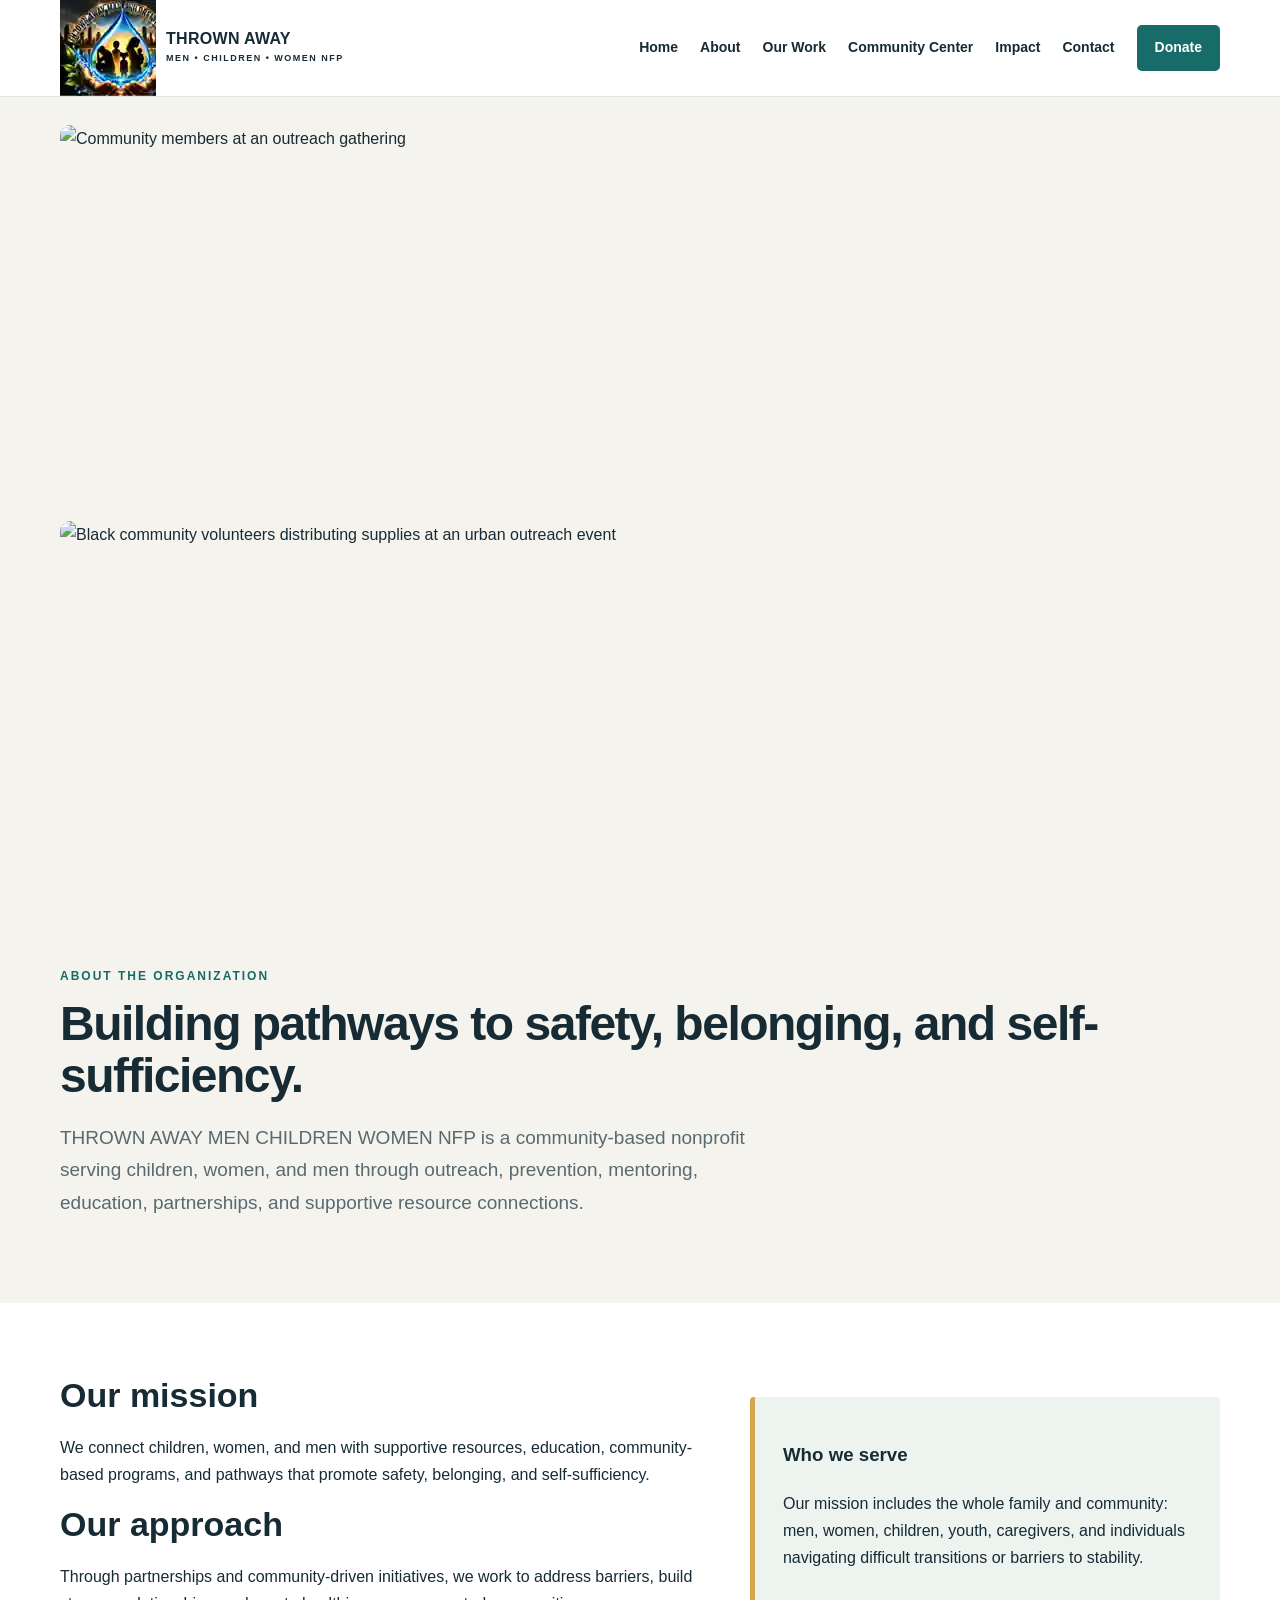
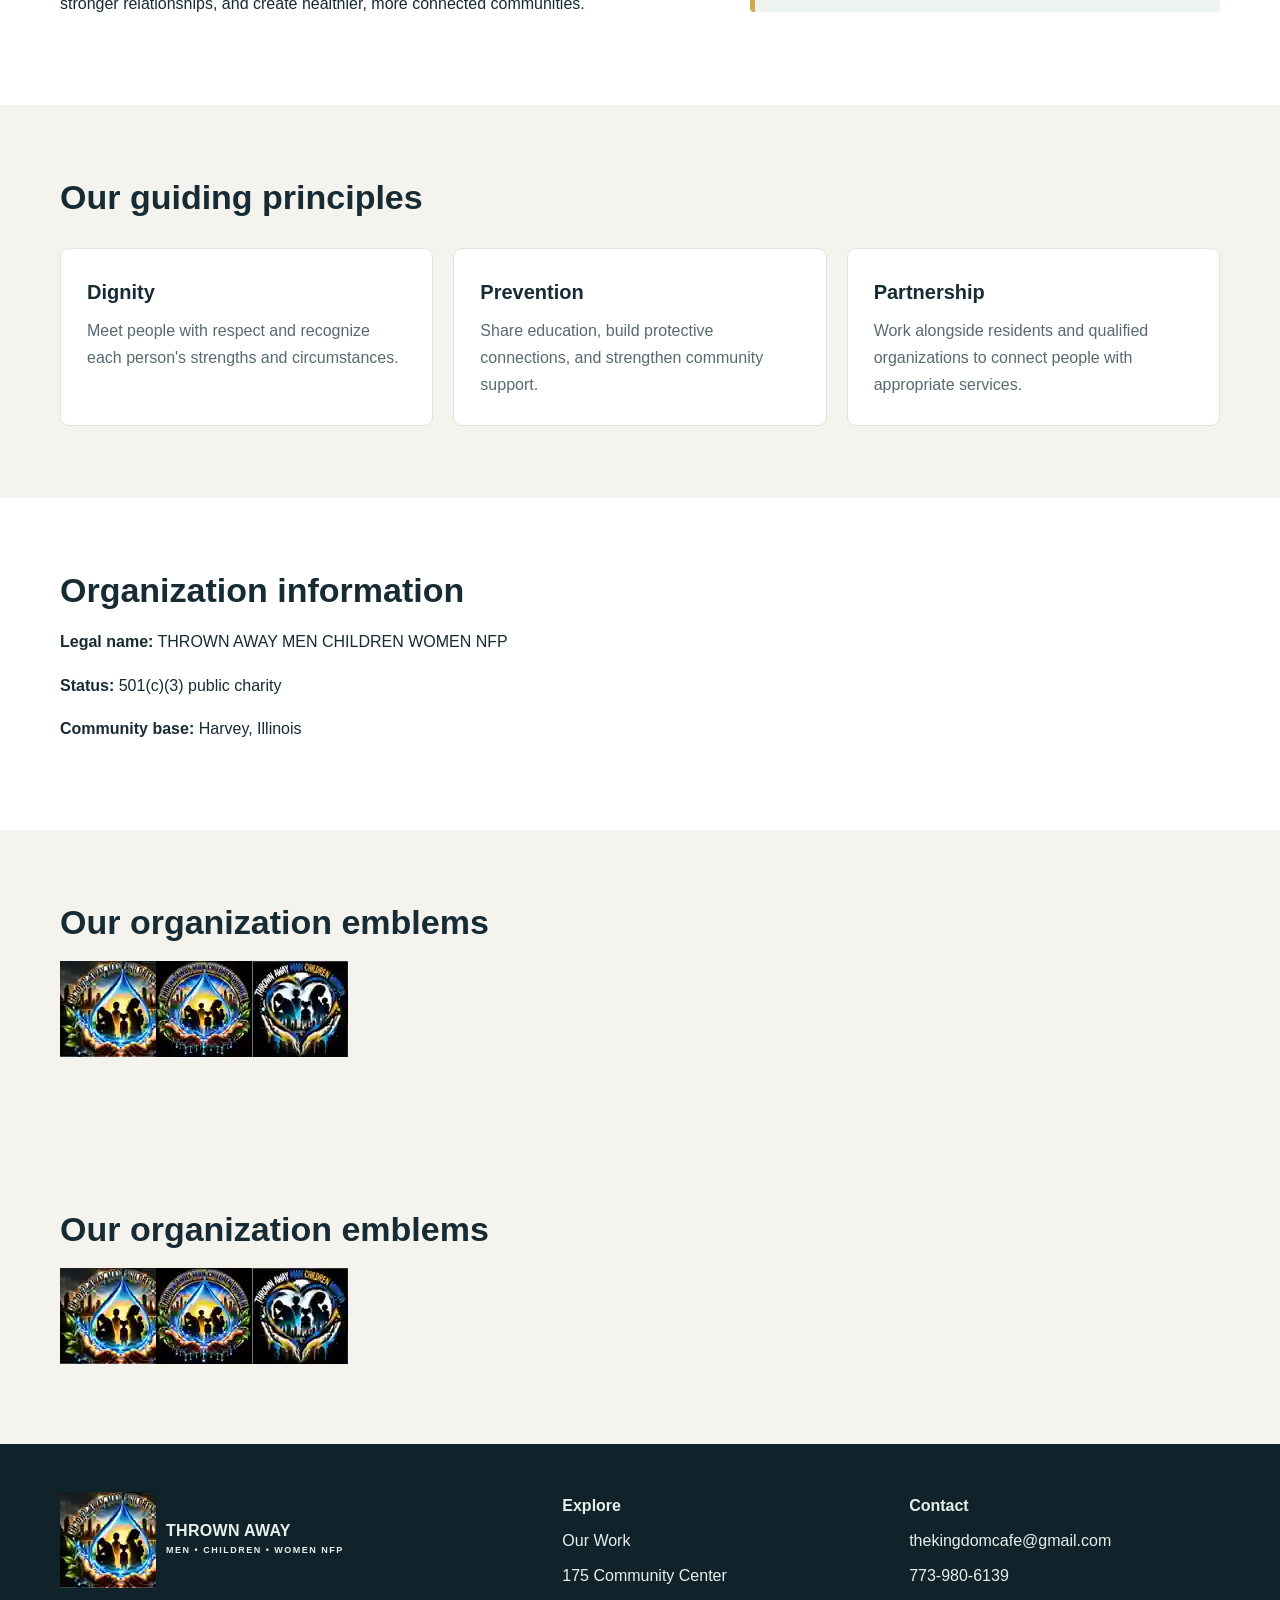
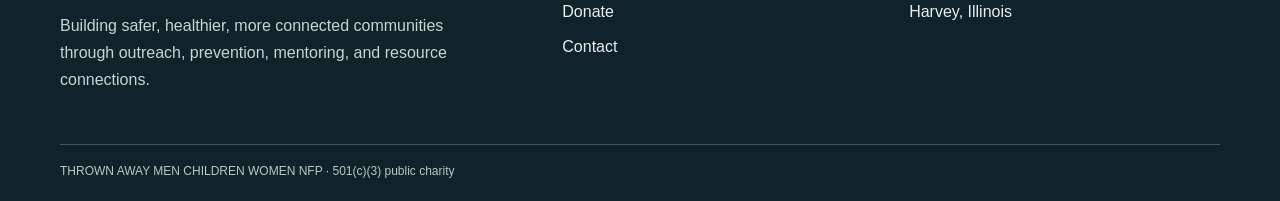
==== about.html @ def4ede7 "Display official nonprofit logo throughout website" ====
<!doctype html><html lang="en"><head><meta charset="utf-8"><meta name="viewport" content="width=device-width,initial-scale=1"><meta name="description" content="Learn about THROWN AWAY MEN CHILDREN WOMEN NFP, a Harvey Illinois 501(c)(3) nonprofit focused on community well-being."><title>About Us | THROWN AWAY MEN CHILDREN WOMEN NFP</title><link rel="stylesheet" href="styles.css"></head><body><header class="header"><div class="wrap nav"><a class="brand" href="index.html"><img class="mark-img" src="assets/tamcw-logo-droplet.webp" alt="THROWN AWAY MEN CHILDREN WOMEN NFP logo"><span>THROWN AWAY<br><small>MEN • CHILDREN • WOMEN NFP</small></span></a><button class="menu" aria-label="Open navigation" onclick="document.querySelector('.links').classList.toggle('open')">Menu</button><nav class="links"><a href="index.html">Home</a><a href="about.html">About</a><a href="programs.html">Our Work</a><a href="community-center.html">Community Center</a><a href="impact.html">Impact</a><a href="contact.html">Contact</a><a class="nav-donate" href="donate.html">Donate</a></nav></div></header><main><section class="photo-strip"><div class="wrap"><img src="https://www.stlouis-mo.gov/government/departments/public-safety/violence-prevention/media/images/JVL-Kickback-7.jpg" alt="Community members at an outreach gathering" loading="lazy"></div></section><section class="photo-strip"><div class="wrap"><img src="https://basketsagainstcaskets.org/assets/outreach-event-CCL1XEE0.jpg" alt="Black community volunteers distributing supplies at an urban outreach event" loading="lazy"></div></section>
<section class="pagehead"><div class="wrap"><p class="eyebrow">About the organization</p><h1>Building pathways to safety, belonging, and self-sufficiency.</h1><p class="lead">THROWN AWAY MEN CHILDREN WOMEN NFP is a community-based nonprofit serving children, women, and men through outreach, prevention, mentoring, education, partnerships, and supportive resource connections.</p></div></section>
<section class="section"><div class="wrap two"><div><h2>Our mission</h2><p>We connect children, women, and men with supportive resources, education, community-based programs, and pathways that promote safety, belonging, and self-sufficiency.</p><h2>Our approach</h2><p>Through partnerships and community-driven initiatives, we work to address barriers, build stronger relationships, and create healthier, more connected communities.</p></div><aside class="callout"><h3>Who we serve</h3><p>Our mission includes the whole family and community: men, women, children, youth, caregivers, and individuals navigating difficult transitions or barriers to stability.</p></aside></div></section>
<section class="section cream"><div class="wrap"><h2>Our guiding principles</h2><div class="cards"><article class="card"><h3>Dignity</h3><p>Meet people with respect and recognize each person's strengths and circumstances.</p></article><article class="card"><h3>Prevention</h3><p>Share education, build protective connections, and strengthen community support.</p></article><article class="card"><h3>Partnership</h3><p>Work alongside residents and qualified organizations to connect people with appropriate services.</p></article></div></div></section>
<section class="section"><div class="wrap"><h2>Organization information</h2><p><strong>Legal name:</strong> THROWN AWAY MEN CHILDREN WOMEN NFP</p><p><strong>Status:</strong> 501(c)(3) public charity</p><p><strong>Community base:</strong> Harvey, Illinois</p></div></section><section class="section cream"><div class="wrap"><h2>Our organization emblems</h2><div class="logo-row"><img src="assets/tamcw-logo-droplet.webp" alt="Organization droplet emblem"><img src="assets/tamcw-logo-family.webp" alt="Organization hopeful family emblem"><img src="assets/tamcw-logo-heart.webp" alt="Organization heart emblem"></div></div></section><section class="section cream"><div class="wrap"><h2>Our organization emblems</h2><div class="logo-row"><img src="assets/tamcw-logo-droplet.webp" alt="Organization droplet emblem"><img src="assets/tamcw-logo-family.webp" alt="Organization hopeful family emblem"><img src="assets/tamcw-logo-heart.webp" alt="Organization heart emblem"></div></div></section></main><footer class="footer"><div class="wrap footgrid"><div><a class="brand lightbrand" href="index.html"><img class="mark-img" src="assets/tamcw-logo-droplet.webp" alt="THROWN AWAY MEN CHILDREN WOMEN NFP logo"><span>THROWN AWAY<br><small>MEN • CHILDREN • WOMEN NFP</small></span></a><p>Building safer, healthier, more connected communities through outreach, prevention, mentoring, and resource connections.</p></div><div><strong>Explore</strong><a href="programs.html">Our Work</a><a href="community-center.html">175 Community Center</a><a href="donate.html">Donate</a><a href="contact.html">Contact</a></div><div><strong>Contact</strong><a href="mailto:thekingdomcafe@gmail.com">thekingdomcafe@gmail.com</a><a href="tel:17739806139">773-980-6139</a><span>Harvey, Illinois</span></div></div><div class="wrap legal">THROWN AWAY MEN CHILDREN WOMEN NFP · 501(c)(3) public charity</div></footer></body></html>
---- styles.css ----
:root{--ink:#172b35;--muted:#586a70;--teal:#176b68;--teal2:#0e4d4b;--gold:#d6a64f;--cream:#f5f3ed;--line:#dfe5e1;--white:#fff}*{box-sizing:border-box}html{scroll-behavior:smooth}body{margin:0;font:16px/1.7 Arial,Helvetica,sans-serif;color:var(--ink);background:#fff}a{color:var(--teal);text-decoration:none}a:hover{text-decoration:underline}.wrap{width:min(1160px,92%);margin:auto}.header{position:sticky;top:0;background:#fff;border-bottom:1px solid var(--line);z-index:20}.nav{min-height:82px;display:flex;align-items:center;justify-content:space-between;gap:24px}.brand{display:flex;align-items:center;gap:10px;color:var(--ink);font-weight:800;line-height:1.05;letter-spacing:.3px}.brand small{font-size:9px;letter-spacing:1.5px}.mark{display:grid;place-items:center;width:43px;height:43px;border-radius:12px;background:var(--teal);color:#fff;font-size:23px}.links{display:flex;align-items:center;gap:22px}.links a{font-size:14px;font-weight:700;color:var(--ink)}.links .nav-donate,.btn{background:var(--teal);color:#fff;padding:11px 18px;border-radius:5px}.menu{display:none;background:var(--teal);color:#fff;border:0;padding:9px 13px;border-radius:5px}.hero{background:linear-gradient(115deg,#edf3ef 0%,#f7f4ec 100%);padding:88px 0 82px}.hero-grid,.two{display:grid;grid-template-columns:1.15fr .85fr;gap:54px;align-items:center}.eyebrow{font-size:12px;letter-spacing:2px;font-weight:800;color:var(--teal);text-transform:uppercase}.hero h1,.pagehead h1{font-size:clamp(38px,5vw,62px);line-height:1.08;letter-spacing:-1.5px;margin:12px 0 20px}.lead{font-size:19px;color:var(--muted);max-width:720px}.btn{display:inline-block;font-weight:800;margin:12px 10px 0 0}.btn.alt{background:transparent;color:var(--teal);border:1px solid var(--teal)}.hero-panel{background:var(--ink);color:#fff;padding:34px;border-radius:10px}.hero-panel p{color:#d8e4e0}.hero-panel h2{font-size:27px;line-height:1.2}.section{padding:72px 0}.section.cream{background:var(--cream)}.section h2{font-size:34px;line-height:1.2;margin:0 0 18px}.section-intro{max-width:760px;color:var(--muted)}.cards{display:grid;grid-template-columns:repeat(3,1fr);gap:20px;margin-top:30px}.card{border:1px solid var(--line);border-radius:9px;padding:26px;background:#fff}.card h3{margin:0 0 8px;font-size:20px}.card p{margin:0;color:var(--muted)}.number{color:var(--gold);font-size:13px;font-weight:800;letter-spacing:1px}.band{background:var(--teal2);color:#fff;padding:58px 0}.band p{color:#e1eeea;max-width:760px}.pagehead{background:var(--cream);padding:65px 0}.pagehead h1{font-size:48px}.callout{background:#edf3ef;border-left:5px solid var(--gold);padding:24px 28px;border-radius:4px}.list{padding-left:20px}.list li{margin:9px 0}.center-card{background:var(--ink);color:#fff;padding:34px;border-radius:10px}.center-card p{color:#dce6e2}.stats{display:grid;grid-template-columns:repeat(3,1fr);gap:18px}.stat{padding:25px;background:#fff;border:1px solid var(--line);border-radius:8px}.stat strong{display:block;font-size:20px}.contactbox{background:var(--cream);padding:28px;border-radius:8px}.footer{background:#10232b;color:#e7efeb;padding:48px 0 20px}.footgrid{display:grid;grid-template-columns:1.5fr 1fr 1fr;gap:36px}.footgrid>div{display:flex;flex-direction:column;align-items:flex-start;gap:8px}.footgrid p{color:#c7d5d0;max-width:390px}.footgrid a,.footgrid span{color:#e7efeb}.lightbrand{color:#fff}.legal{border-top:1px solid #405159;margin-top:34px;padding-top:16px;color:#b8c8c2;font-size:12px}@media(max-width:850px){.menu{display:block}.links{display:none;position:absolute;top:82px;left:0;right:0;background:#fff;padding:20px 4%;border-bottom:1px solid var(--line);flex-direction:column;align-items:flex-start}.links.open{display:flex}.hero-grid,.two{grid-template-columns:1fr;gap:30px}.cards{grid-template-columns:1fr 1fr}.footgrid{grid-template-columns:1fr 1fr}}@media(max-width:560px){.hero{padding:58px 0}.cards,.stats,.footgrid{grid-template-columns:1fr}.section{padding:52px 0}.pagehead h1{font-size:38px}}
.photo-strip{padding:28px 0;background:var(--cream)}.photo-strip img{display:block;width:100%;height:clamp(180px,30vw,340px);object-fit:cover;border-radius:10px}.project-photo img{display:block;width:100%;max-height:460px;object-fit:cover;border-radius:9px}.project-photo{margin:0}.project-photo figcaption{font-size:13px;color:var(--muted);margin-top:8px}
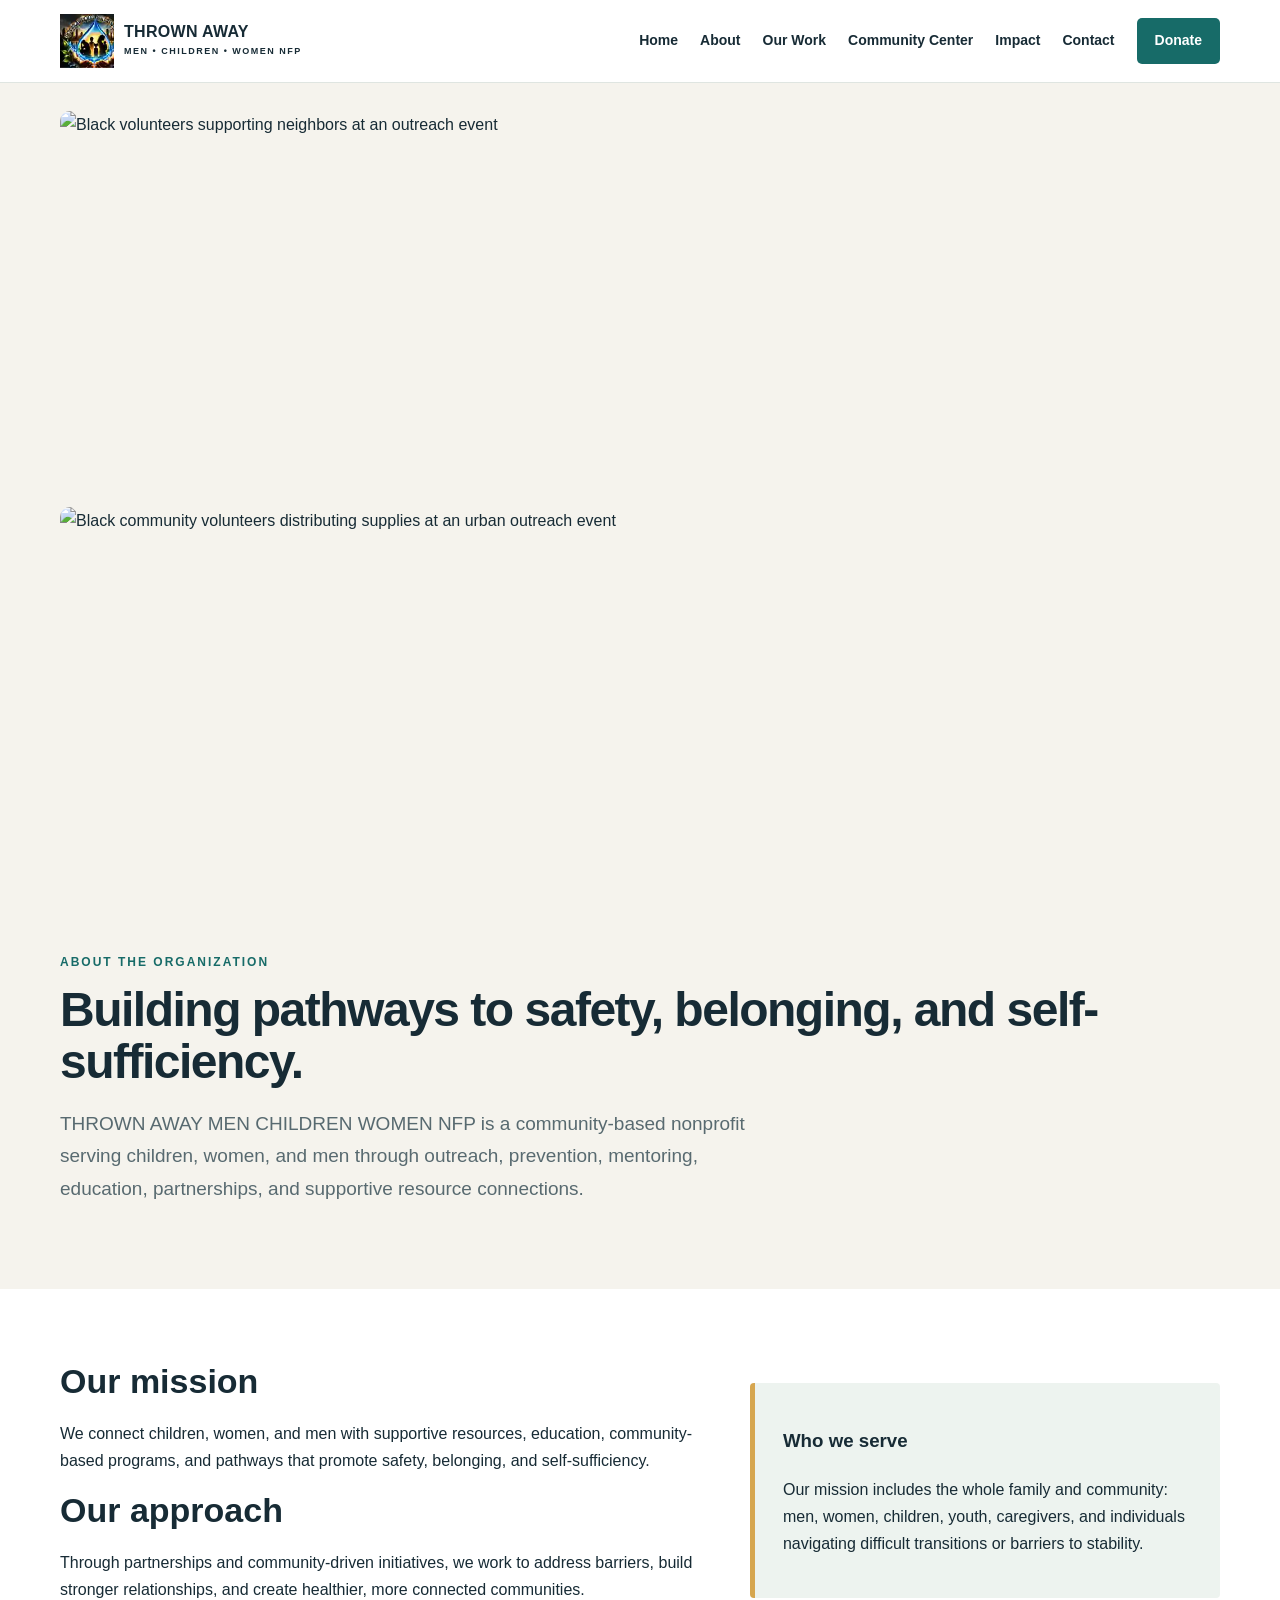
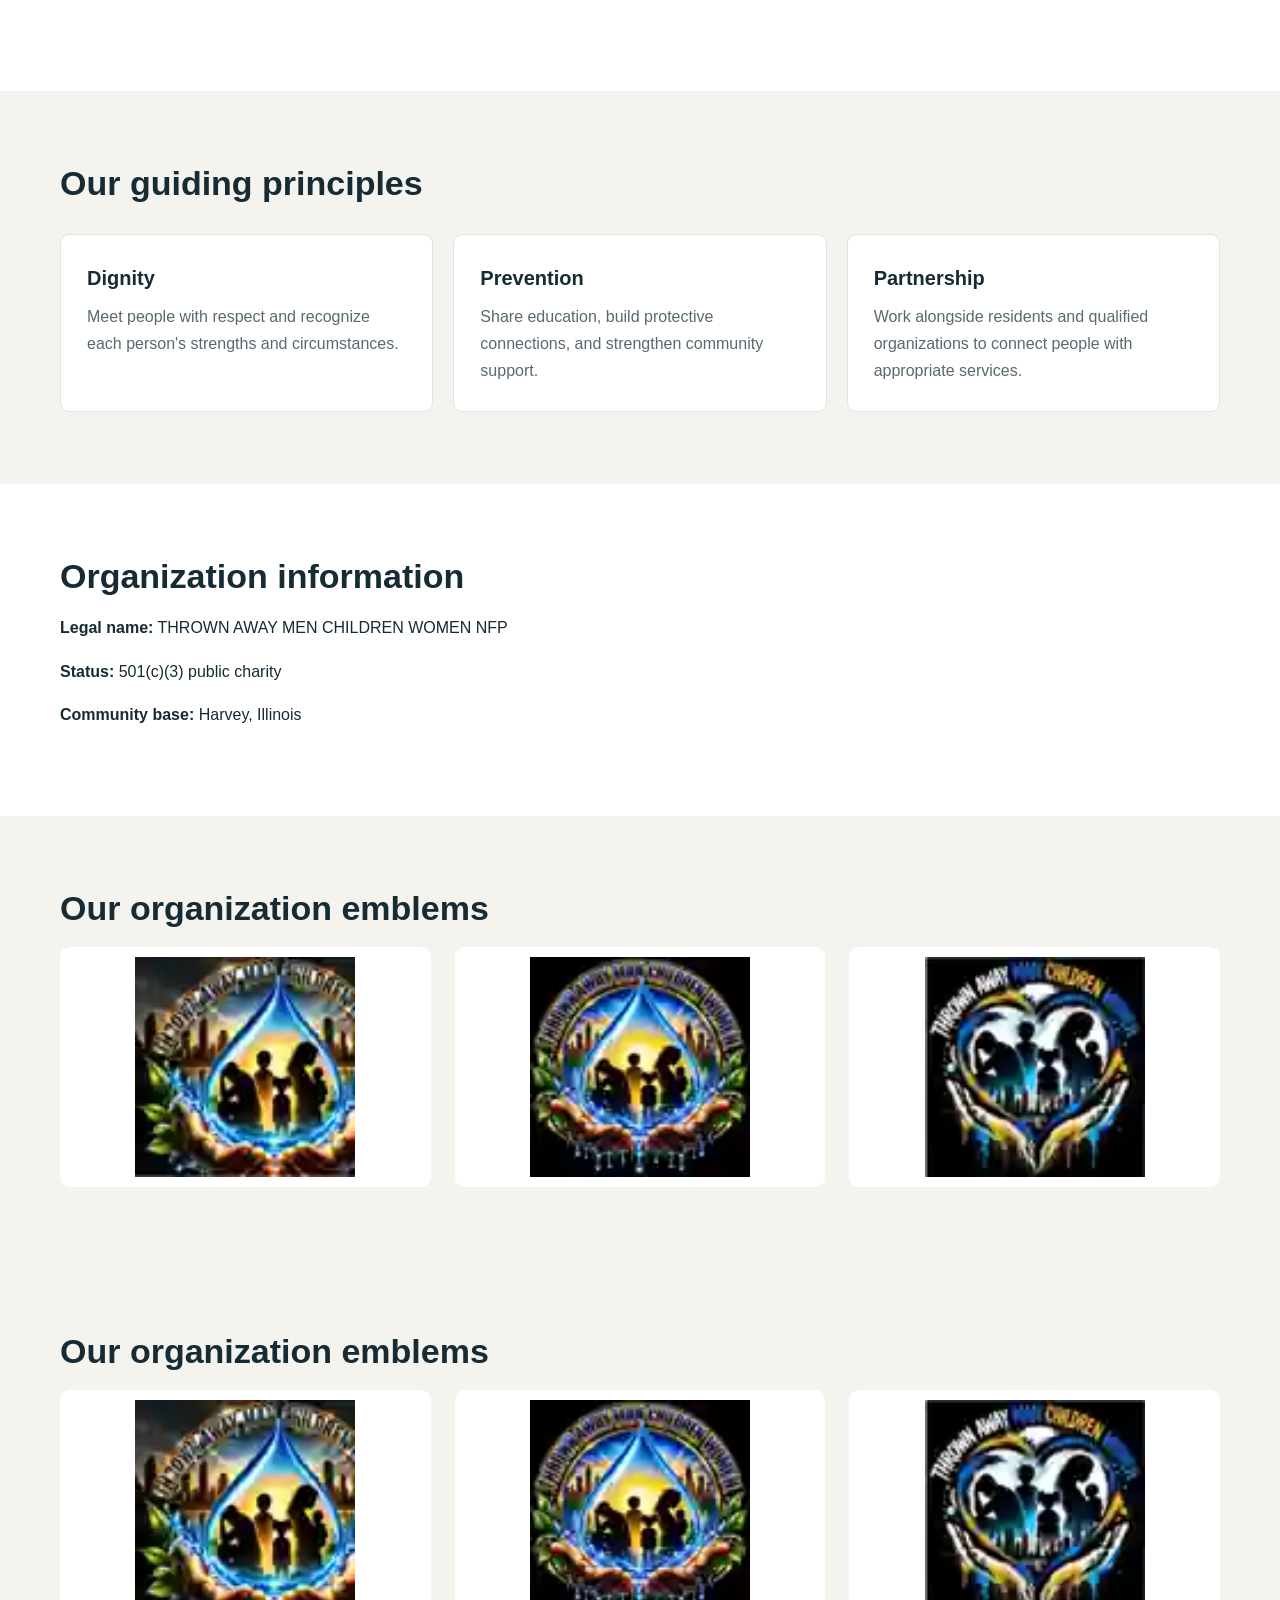
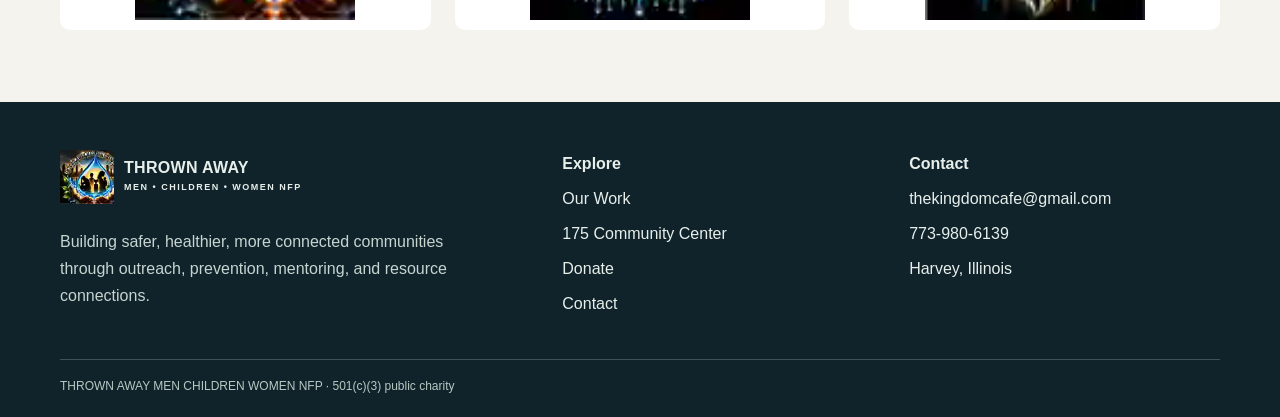
==== commit 3930ebce: "Use distinct community photo for each page" ====
--- a/about.html
+++ b/about.html
@@ -1,4 +1,4 @@
-<!doctype html><html lang="en"><head><meta charset="utf-8"><meta name="viewport" content="width=device-width,initial-scale=1"><meta name="description" content="Learn about THROWN AWAY MEN CHILDREN WOMEN NFP, a Harvey Illinois 501(c)(3) nonprofit focused on community well-being."><title>About Us | THROWN AWAY MEN CHILDREN WOMEN NFP</title><link rel="stylesheet" href="styles.css"></head><body><header class="header"><div class="wrap nav"><a class="brand" href="index.html"><img class="mark-img" src="assets/tamcw-logo-droplet.webp" alt="THROWN AWAY MEN CHILDREN WOMEN NFP logo"><span>THROWN AWAY<br><small>MEN • CHILDREN • WOMEN NFP</small></span></a><button class="menu" aria-label="Open navigation" onclick="document.querySelector('.links').classList.toggle('open')">Menu</button><nav class="links"><a href="index.html">Home</a><a href="about.html">About</a><a href="programs.html">Our Work</a><a href="community-center.html">Community Center</a><a href="impact.html">Impact</a><a href="contact.html">Contact</a><a class="nav-donate" href="donate.html">Donate</a></nav></div></header><main><section class="photo-strip"><div class="wrap"><img src="https://www.stlouis-mo.gov/government/departments/public-safety/violence-prevention/media/images/JVL-Kickback-7.jpg" alt="Community members at an outreach gathering" loading="lazy"></div></section><section class="photo-strip"><div class="wrap"><img src="https://basketsagainstcaskets.org/assets/outreach-event-CCL1XEE0.jpg" alt="Black community volunteers distributing supplies at an urban outreach event" loading="lazy"></div></section>
+<!doctype html><html lang="en"><head><meta charset="utf-8"><meta name="viewport" content="width=device-width,initial-scale=1"><meta name="description" content="Learn about THROWN AWAY MEN CHILDREN WOMEN NFP, a Harvey Illinois 501(c)(3) nonprofit focused on community well-being."><title>About Us | THROWN AWAY MEN CHILDREN WOMEN NFP</title><link rel="stylesheet" href="styles.css"></head><body><header class="header"><div class="wrap nav"><a class="brand" href="index.html"><img class="mark-img" src="assets/tamcw-logo-droplet.webp" alt="THROWN AWAY MEN CHILDREN WOMEN NFP logo"><span>THROWN AWAY<br><small>MEN • CHILDREN • WOMEN NFP</small></span></a><button class="menu" aria-label="Open navigation" onclick="document.querySelector('.links').classList.toggle('open')">Menu</button><nav class="links"><a href="index.html">Home</a><a href="about.html">About</a><a href="programs.html">Our Work</a><a href="community-center.html">Community Center</a><a href="impact.html">Impact</a><a href="contact.html">Contact</a><a class="nav-donate" href="donate.html">Donate</a></nav></div></header><main><section class="photo-strip"><div class="wrap"><img src="https://basketsagainstcaskets.org/assets/outreach-event-CCL1XEE0.jpg" alt="Black volunteers supporting neighbors at an outreach event" loading="lazy"></div></section><section class="photo-strip"><div class="wrap"><img src="https://basketsagainstcaskets.org/assets/outreach-event-CCL1XEE0.jpg" alt="Black community volunteers distributing supplies at an urban outreach event" loading="lazy"></div></section>
 <section class="pagehead"><div class="wrap"><p class="eyebrow">About the organization</p><h1>Building pathways to safety, belonging, and self-sufficiency.</h1><p class="lead">THROWN AWAY MEN CHILDREN WOMEN NFP is a community-based nonprofit serving children, women, and men through outreach, prevention, mentoring, education, partnerships, and supportive resource connections.</p></div></section>
 <section class="section"><div class="wrap two"><div><h2>Our mission</h2><p>We connect children, women, and men with supportive resources, education, community-based programs, and pathways that promote safety, belonging, and self-sufficiency.</p><h2>Our approach</h2><p>Through partnerships and community-driven initiatives, we work to address barriers, build stronger relationships, and create healthier, more connected communities.</p></div><aside class="callout"><h3>Who we serve</h3><p>Our mission includes the whole family and community: men, women, children, youth, caregivers, and individuals navigating difficult transitions or barriers to stability.</p></aside></div></section>
 <section class="section cream"><div class="wrap"><h2>Our guiding principles</h2><div class="cards"><article class="card"><h3>Dignity</h3><p>Meet people with respect and recognize each person's strengths and circumstances.</p></article><article class="card"><h3>Prevention</h3><p>Share education, build protective connections, and strengthen community support.</p></article><article class="card"><h3>Partnership</h3><p>Work alongside residents and qualified organizations to connect people with appropriate services.</p></article></div></div></section>
--- a/styles.css
+++ b/styles.css
@@ -1,2 +1,4 @@
 :root{--ink:#172b35;--muted:#586a70;--teal:#176b68;--teal2:#0e4d4b;--gold:#d6a64f;--cream:#f5f3ed;--line:#dfe5e1;--white:#fff}*{box-sizing:border-box}html{scroll-behavior:smooth}body{margin:0;font:16px/1.7 Arial,Helvetica,sans-serif;color:var(--ink);background:#fff}a{color:var(--teal);text-decoration:none}a:hover{text-decoration:underline}.wrap{width:min(1160px,92%);margin:auto}.header{position:sticky;top:0;background:#fff;border-bottom:1px solid var(--line);z-index:20}.nav{min-height:82px;display:flex;align-items:center;justify-content:space-between;gap:24px}.brand{display:flex;align-items:center;gap:10px;color:var(--ink);font-weight:800;line-height:1.05;letter-spacing:.3px}.brand small{font-size:9px;letter-spacing:1.5px}.mark{display:grid;place-items:center;width:43px;height:43px;border-radius:12px;background:var(--teal);color:#fff;font-size:23px}.links{display:flex;align-items:center;gap:22px}.links a{font-size:14px;font-weight:700;color:var(--ink)}.links .nav-donate,.btn{background:var(--teal);color:#fff;padding:11px 18px;border-radius:5px}.menu{display:none;background:var(--teal);color:#fff;border:0;padding:9px 13px;border-radius:5px}.hero{background:linear-gradient(115deg,#edf3ef 0%,#f7f4ec 100%);padding:88px 0 82px}.hero-grid,.two{display:grid;grid-template-columns:1.15fr .85fr;gap:54px;align-items:center}.eyebrow{font-size:12px;letter-spacing:2px;font-weight:800;color:var(--teal);text-transform:uppercase}.hero h1,.pagehead h1{font-size:clamp(38px,5vw,62px);line-height:1.08;letter-spacing:-1.5px;margin:12px 0 20px}.lead{font-size:19px;color:var(--muted);max-width:720px}.btn{display:inline-block;font-weight:800;margin:12px 10px 0 0}.btn.alt{background:transparent;color:var(--teal);border:1px solid var(--teal)}.hero-panel{background:var(--ink);color:#fff;padding:34px;border-radius:10px}.hero-panel p{color:#d8e4e0}.hero-panel h2{font-size:27px;line-height:1.2}.section{padding:72px 0}.section.cream{background:var(--cream)}.section h2{font-size:34px;line-height:1.2;margin:0 0 18px}.section-intro{max-width:760px;color:var(--muted)}.cards{display:grid;grid-template-columns:repeat(3,1fr);gap:20px;margin-top:30px}.card{border:1px solid var(--line);border-radius:9px;padding:26px;background:#fff}.card h3{margin:0 0 8px;font-size:20px}.card p{margin:0;color:var(--muted)}.number{color:var(--gold);font-size:13px;font-weight:800;letter-spacing:1px}.band{background:var(--teal2);color:#fff;padding:58px 0}.band p{color:#e1eeea;max-width:760px}.pagehead{background:var(--cream);padding:65px 0}.pagehead h1{font-size:48px}.callout{background:#edf3ef;border-left:5px solid var(--gold);padding:24px 28px;border-radius:4px}.list{padding-left:20px}.list li{margin:9px 0}.center-card{background:var(--ink);color:#fff;padding:34px;border-radius:10px}.center-card p{color:#dce6e2}.stats{display:grid;grid-template-columns:repeat(3,1fr);gap:18px}.stat{padding:25px;background:#fff;border:1px solid var(--line);border-radius:8px}.stat strong{display:block;font-size:20px}.contactbox{background:var(--cream);padding:28px;border-radius:8px}.footer{background:#10232b;color:#e7efeb;padding:48px 0 20px}.footgrid{display:grid;grid-template-columns:1.5fr 1fr 1fr;gap:36px}.footgrid>div{display:flex;flex-direction:column;align-items:flex-start;gap:8px}.footgrid p{color:#c7d5d0;max-width:390px}.footgrid a,.footgrid span{color:#e7efeb}.lightbrand{color:#fff}.legal{border-top:1px solid #405159;margin-top:34px;padding-top:16px;color:#b8c8c2;font-size:12px}@media(max-width:850px){.menu{display:block}.links{display:none;position:absolute;top:82px;left:0;right:0;background:#fff;padding:20px 4%;border-bottom:1px solid var(--line);flex-direction:column;align-items:flex-start}.links.open{display:flex}.hero-grid,.two{grid-template-columns:1fr;gap:30px}.cards{grid-template-columns:1fr 1fr}.footgrid{grid-template-columns:1fr 1fr}}@media(max-width:560px){.hero{padding:58px 0}.cards,.stats,.footgrid{grid-template-columns:1fr}.section{padding:52px 0}.pagehead h1{font-size:38px}}
 .photo-strip{padding:28px 0;background:var(--cream)}.photo-strip img{display:block;width:100%;height:clamp(180px,30vw,340px);object-fit:cover;border-radius:10px}.project-photo img{display:block;width:100%;max-height:460px;object-fit:cover;border-radius:9px}.project-photo{margin:0}.project-photo figcaption{font-size:13px;color:var(--muted);margin-top:8px}
+
+.mark-img{width:54px;height:54px;object-fit:contain;display:block}.logo-row{display:grid;grid-template-columns:repeat(3,minmax(0,1fr));gap:24px;align-items:center}.logo-row img{width:100%;max-height:240px;object-fit:contain;background:#fff;border-radius:10px;padding:10px}@media(max-width:560px){.logo-row{grid-template-columns:1fr}}
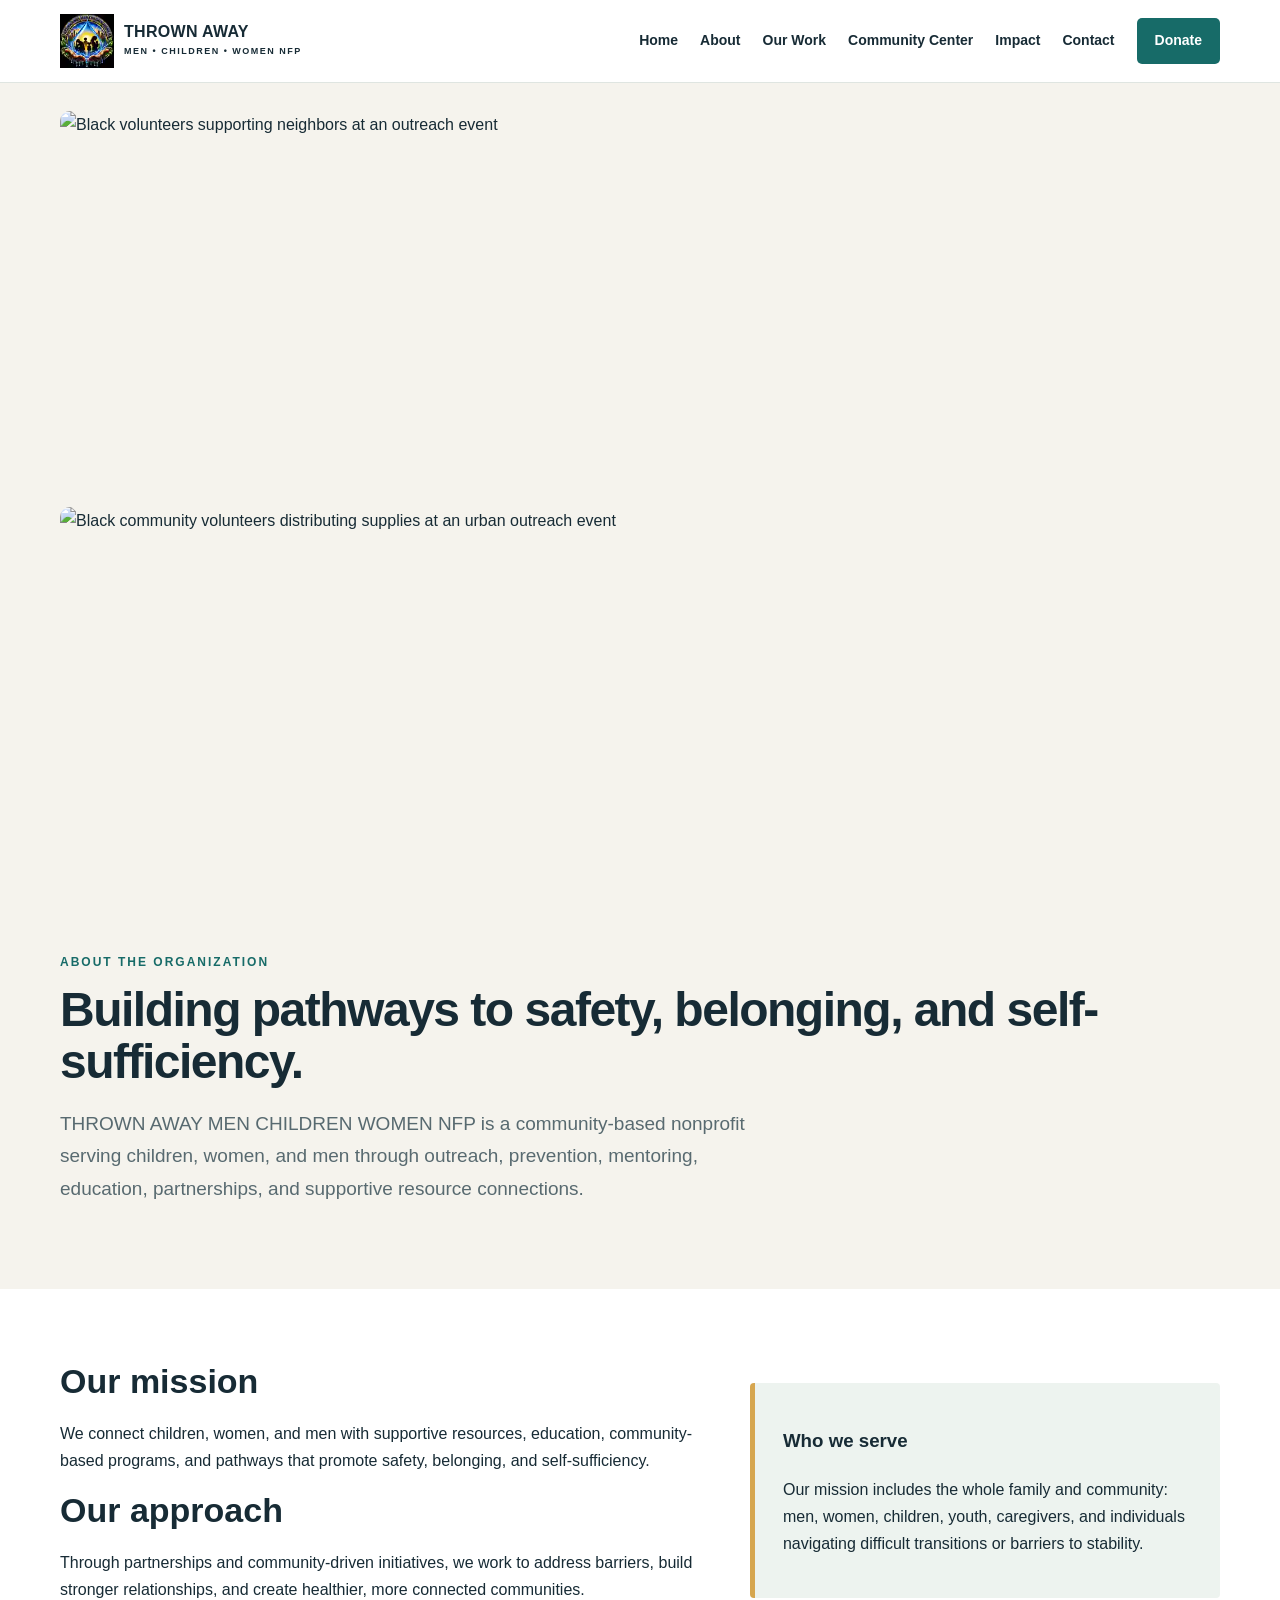
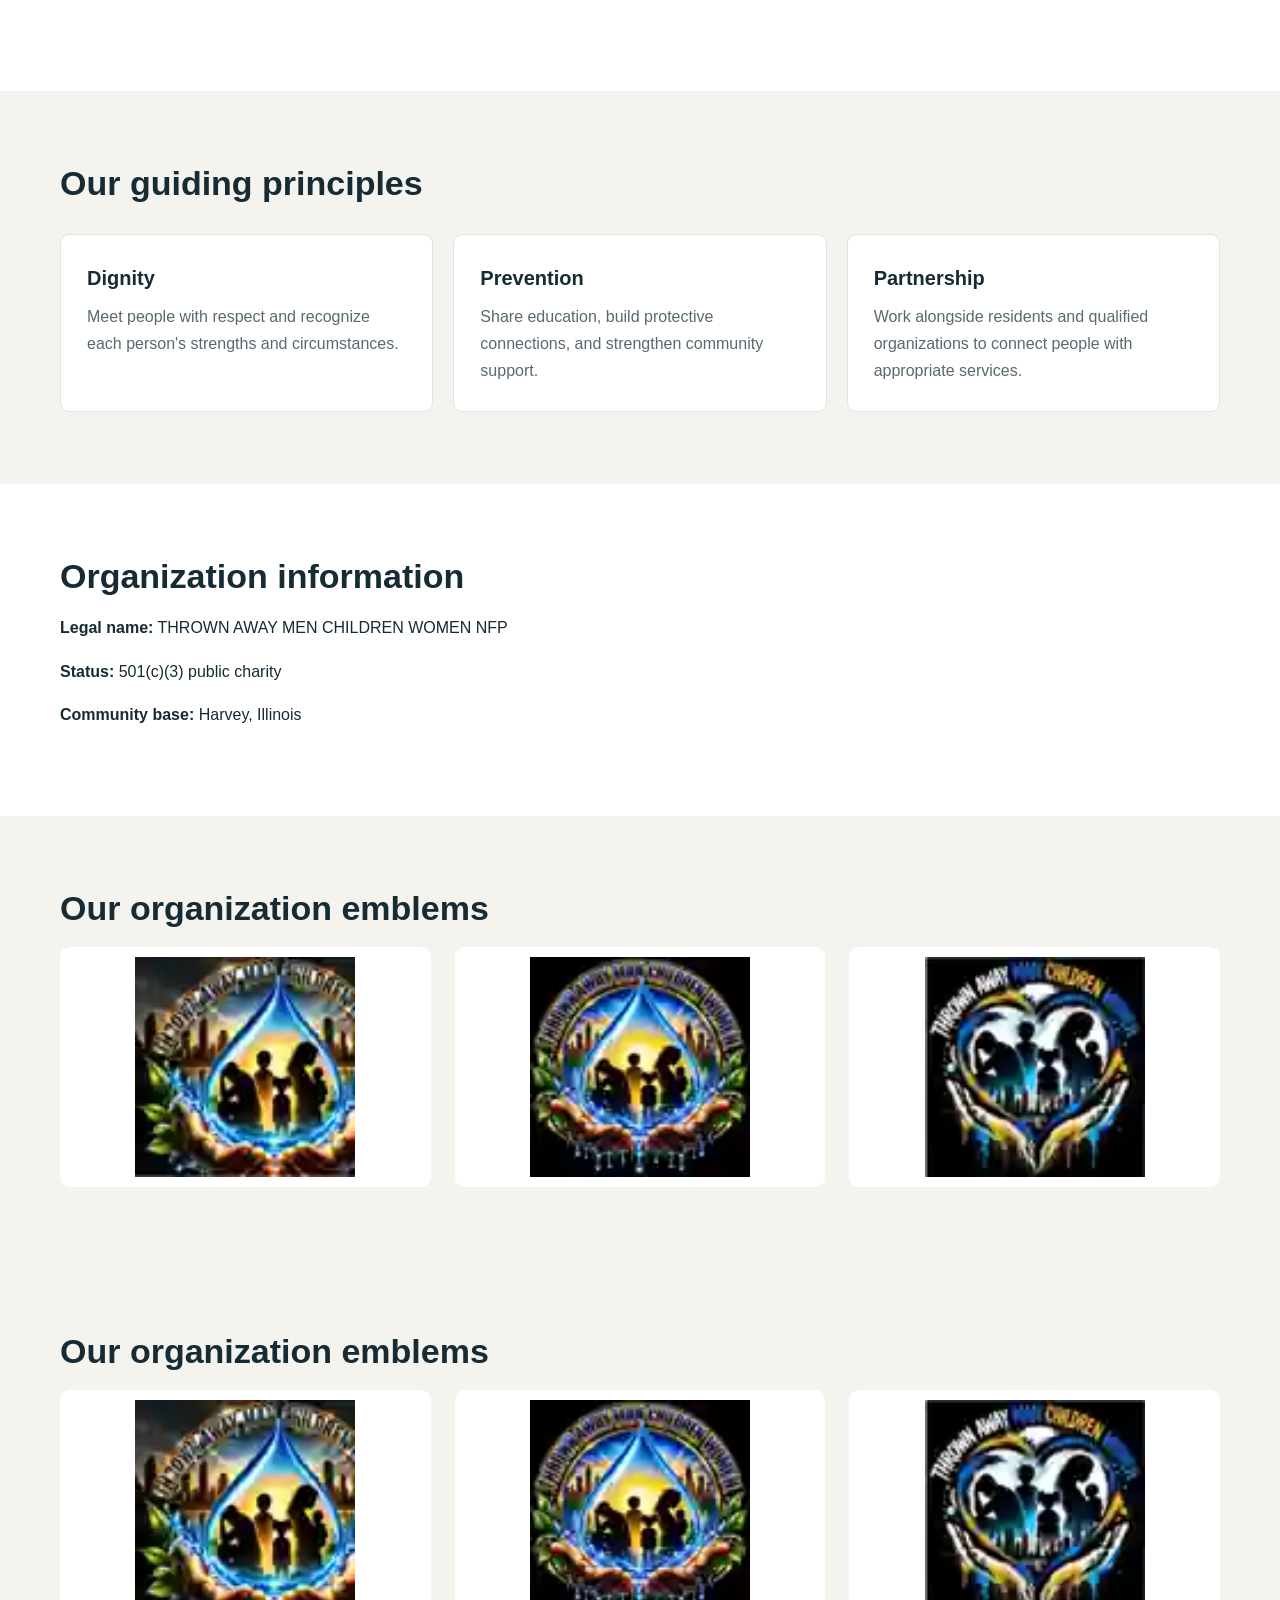
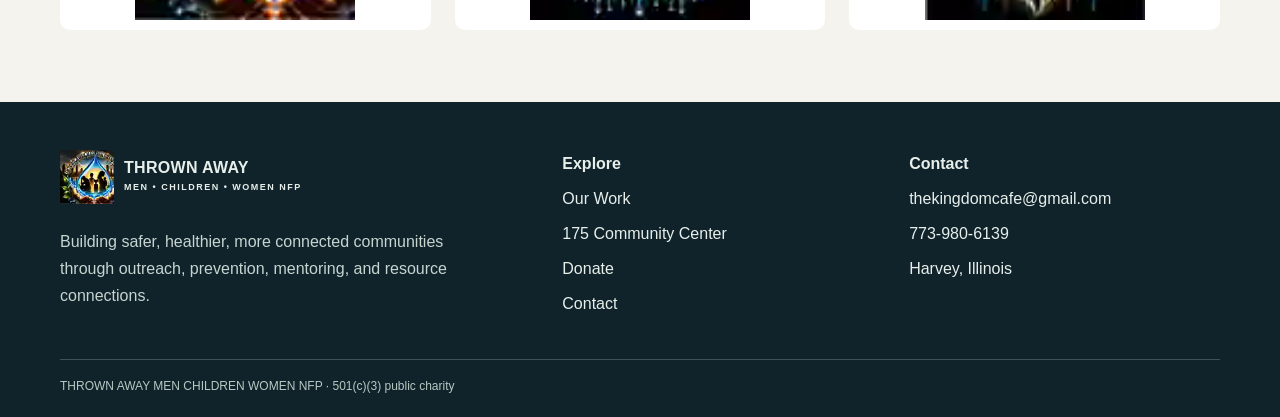
==== commit 501fa7ad: "Assign varied official emblem to page header" ====
--- a/about.html
+++ b/about.html
@@ -1,4 +1,4 @@
-<!doctype html><html lang="en"><head><meta charset="utf-8"><meta name="viewport" content="width=device-width,initial-scale=1"><meta name="description" content="Learn about THROWN AWAY MEN CHILDREN WOMEN NFP, a Harvey Illinois 501(c)(3) nonprofit focused on community well-being."><title>About Us | THROWN AWAY MEN CHILDREN WOMEN NFP</title><link rel="stylesheet" href="styles.css"></head><body><header class="header"><div class="wrap nav"><a class="brand" href="index.html"><img class="mark-img" src="assets/tamcw-logo-droplet.webp" alt="THROWN AWAY MEN CHILDREN WOMEN NFP logo"><span>THROWN AWAY<br><small>MEN • CHILDREN • WOMEN NFP</small></span></a><button class="menu" aria-label="Open navigation" onclick="document.querySelector('.links').classList.toggle('open')">Menu</button><nav class="links"><a href="index.html">Home</a><a href="about.html">About</a><a href="programs.html">Our Work</a><a href="community-center.html">Community Center</a><a href="impact.html">Impact</a><a href="contact.html">Contact</a><a class="nav-donate" href="donate.html">Donate</a></nav></div></header><main><section class="photo-strip"><div class="wrap"><img src="https://basketsagainstcaskets.org/assets/outreach-event-CCL1XEE0.jpg" alt="Black volunteers supporting neighbors at an outreach event" loading="lazy"></div></section><section class="photo-strip"><div class="wrap"><img src="https://basketsagainstcaskets.org/assets/outreach-event-CCL1XEE0.jpg" alt="Black community volunteers distributing supplies at an urban outreach event" loading="lazy"></div></section>
+<!doctype html><html lang="en"><head><meta charset="utf-8"><meta name="viewport" content="width=device-width,initial-scale=1"><meta name="description" content="Learn about THROWN AWAY MEN CHILDREN WOMEN NFP, a Harvey Illinois 501(c)(3) nonprofit focused on community well-being."><title>About Us | THROWN AWAY MEN CHILDREN WOMEN NFP</title><link rel="stylesheet" href="styles.css"></head><body><header class="header"><div class="wrap nav"><a class="brand" href="index.html"><img class="mark-img" src="assets/tamcw-logo-family.webp" alt="THROWN AWAY MEN CHILDREN WOMEN NFP logo"><span>THROWN AWAY<br><small>MEN • CHILDREN • WOMEN NFP</small></span></a><button class="menu" aria-label="Open navigation" onclick="document.querySelector('.links').classList.toggle('open')">Menu</button><nav class="links"><a href="index.html">Home</a><a href="about.html">About</a><a href="programs.html">Our Work</a><a href="community-center.html">Community Center</a><a href="impact.html">Impact</a><a href="contact.html">Contact</a><a class="nav-donate" href="donate.html">Donate</a></nav></div></header><main><section class="photo-strip"><div class="wrap"><img src="https://basketsagainstcaskets.org/assets/outreach-event-CCL1XEE0.jpg" alt="Black volunteers supporting neighbors at an outreach event" loading="lazy"></div></section><section class="photo-strip"><div class="wrap"><img src="https://basketsagainstcaskets.org/assets/outreach-event-CCL1XEE0.jpg" alt="Black community volunteers distributing supplies at an urban outreach event" loading="lazy"></div></section>
 <section class="pagehead"><div class="wrap"><p class="eyebrow">About the organization</p><h1>Building pathways to safety, belonging, and self-sufficiency.</h1><p class="lead">THROWN AWAY MEN CHILDREN WOMEN NFP is a community-based nonprofit serving children, women, and men through outreach, prevention, mentoring, education, partnerships, and supportive resource connections.</p></div></section>
 <section class="section"><div class="wrap two"><div><h2>Our mission</h2><p>We connect children, women, and men with supportive resources, education, community-based programs, and pathways that promote safety, belonging, and self-sufficiency.</p><h2>Our approach</h2><p>Through partnerships and community-driven initiatives, we work to address barriers, build stronger relationships, and create healthier, more connected communities.</p></div><aside class="callout"><h3>Who we serve</h3><p>Our mission includes the whole family and community: men, women, children, youth, caregivers, and individuals navigating difficult transitions or barriers to stability.</p></aside></div></section>
 <section class="section cream"><div class="wrap"><h2>Our guiding principles</h2><div class="cards"><article class="card"><h3>Dignity</h3><p>Meet people with respect and recognize each person's strengths and circumstances.</p></article><article class="card"><h3>Prevention</h3><p>Share education, build protective connections, and strengthen community support.</p></article><article class="card"><h3>Partnership</h3><p>Work alongside residents and qualified organizations to connect people with appropriate services.</p></article></div></div></section>
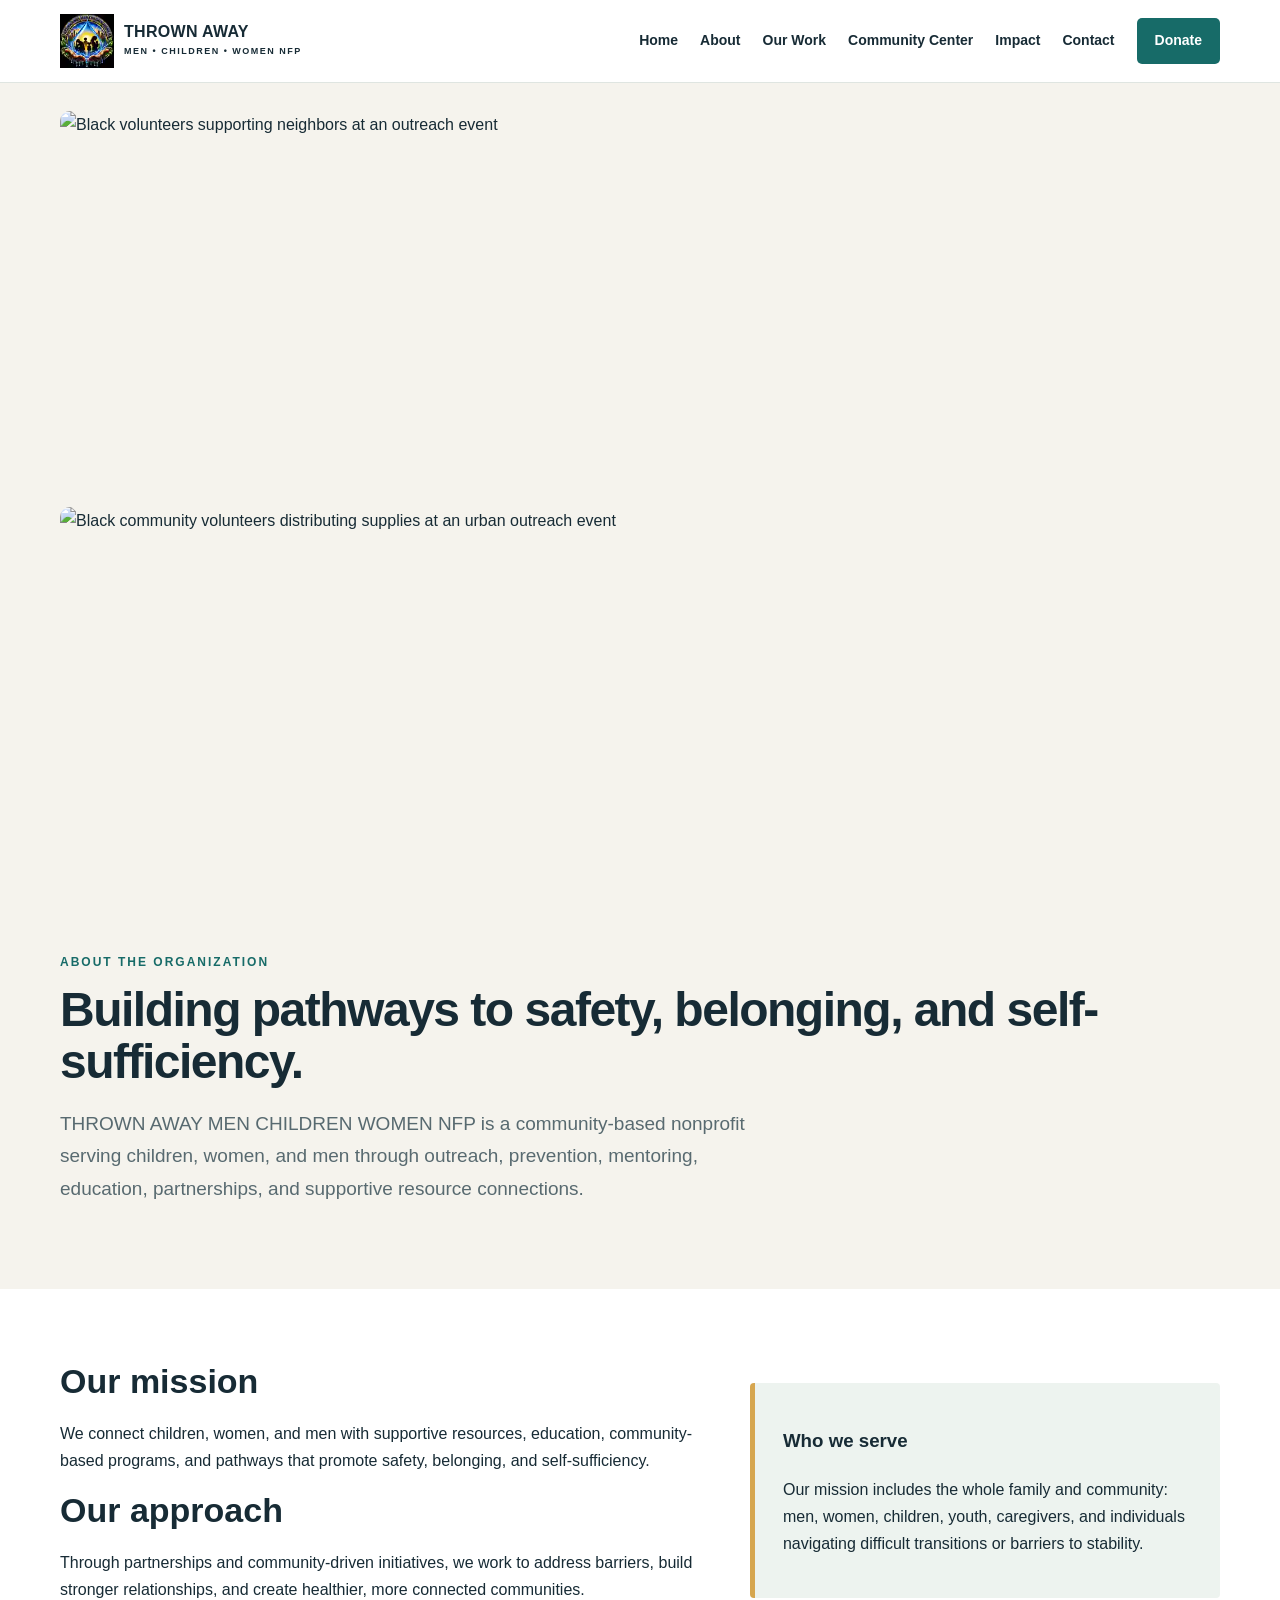
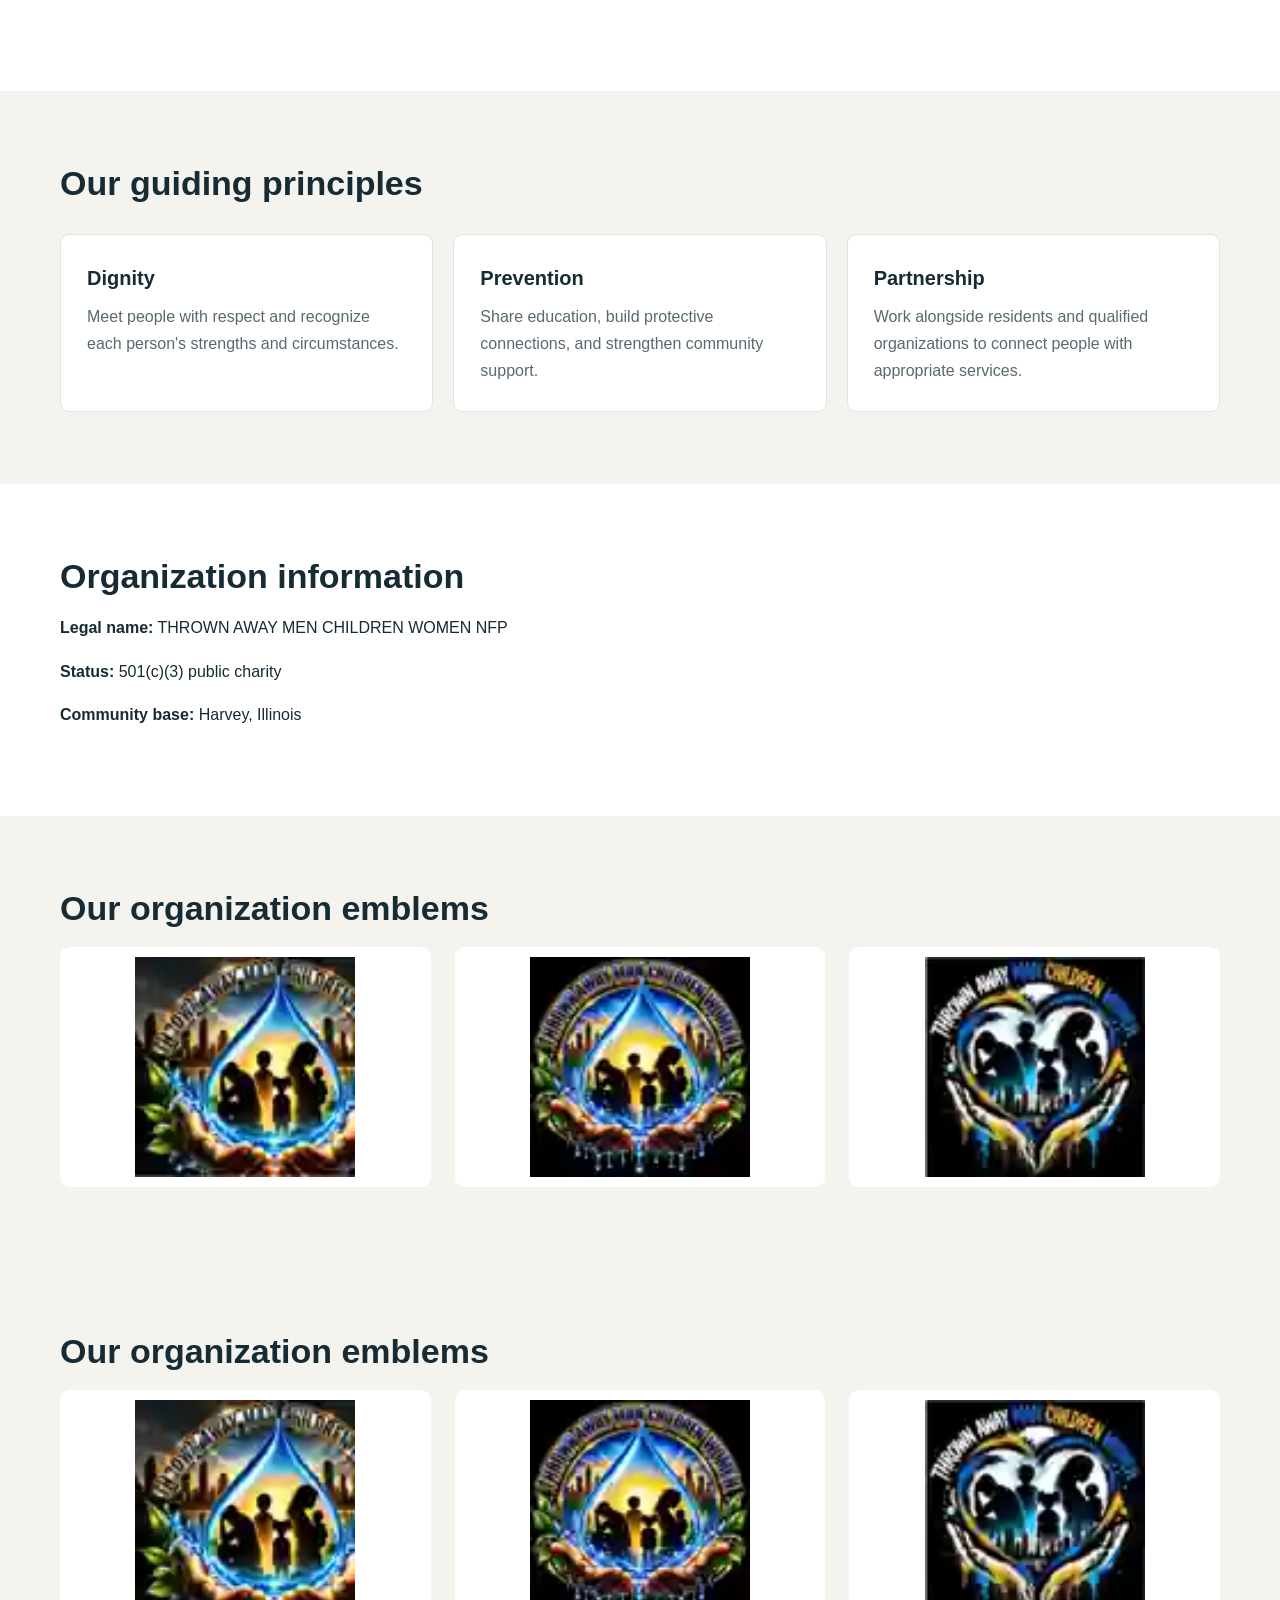
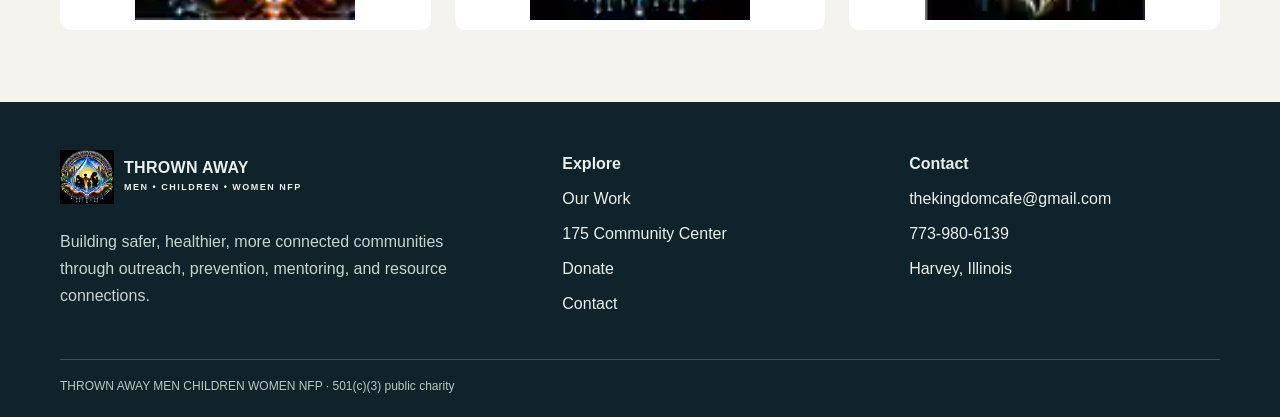
==== commit 1ea5c1e9: "Match header and footer emblems on each page" ====
--- a/about.html
+++ b/about.html
@@ -2,4 +2,4 @@
 <section class="pagehead"><div class="wrap"><p class="eyebrow">About the organization</p><h1>Building pathways to safety, belonging, and self-sufficiency.</h1><p class="lead">THROWN AWAY MEN CHILDREN WOMEN NFP is a community-based nonprofit serving children, women, and men through outreach, prevention, mentoring, education, partnerships, and supportive resource connections.</p></div></section>
 <section class="section"><div class="wrap two"><div><h2>Our mission</h2><p>We connect children, women, and men with supportive resources, education, community-based programs, and pathways that promote safety, belonging, and self-sufficiency.</p><h2>Our approach</h2><p>Through partnerships and community-driven initiatives, we work to address barriers, build stronger relationships, and create healthier, more connected communities.</p></div><aside class="callout"><h3>Who we serve</h3><p>Our mission includes the whole family and community: men, women, children, youth, caregivers, and individuals navigating difficult transitions or barriers to stability.</p></aside></div></section>
 <section class="section cream"><div class="wrap"><h2>Our guiding principles</h2><div class="cards"><article class="card"><h3>Dignity</h3><p>Meet people with respect and recognize each person's strengths and circumstances.</p></article><article class="card"><h3>Prevention</h3><p>Share education, build protective connections, and strengthen community support.</p></article><article class="card"><h3>Partnership</h3><p>Work alongside residents and qualified organizations to connect people with appropriate services.</p></article></div></div></section>
-<section class="section"><div class="wrap"><h2>Organization information</h2><p><strong>Legal name:</strong> THROWN AWAY MEN CHILDREN WOMEN NFP</p><p><strong>Status:</strong> 501(c)(3) public charity</p><p><strong>Community base:</strong> Harvey, Illinois</p></div></section><section class="section cream"><div class="wrap"><h2>Our organization emblems</h2><div class="logo-row"><img src="assets/tamcw-logo-droplet.webp" alt="Organization droplet emblem"><img src="assets/tamcw-logo-family.webp" alt="Organization hopeful family emblem"><img src="assets/tamcw-logo-heart.webp" alt="Organization heart emblem"></div></div></section><section class="section cream"><div class="wrap"><h2>Our organization emblems</h2><div class="logo-row"><img src="assets/tamcw-logo-droplet.webp" alt="Organization droplet emblem"><img src="assets/tamcw-logo-family.webp" alt="Organization hopeful family emblem"><img src="assets/tamcw-logo-heart.webp" alt="Organization heart emblem"></div></div></section></main><footer class="footer"><div class="wrap footgrid"><div><a class="brand lightbrand" href="index.html"><img class="mark-img" src="assets/tamcw-logo-droplet.webp" alt="THROWN AWAY MEN CHILDREN WOMEN NFP logo"><span>THROWN AWAY<br><small>MEN • CHILDREN • WOMEN NFP</small></span></a><p>Building safer, healthier, more connected communities through outreach, prevention, mentoring, and resource connections.</p></div><div><strong>Explore</strong><a href="programs.html">Our Work</a><a href="community-center.html">175 Community Center</a><a href="donate.html">Donate</a><a href="contact.html">Contact</a></div><div><strong>Contact</strong><a href="mailto:thekingdomcafe@gmail.com">thekingdomcafe@gmail.com</a><a href="tel:17739806139">773-980-6139</a><span>Harvey, Illinois</span></div></div><div class="wrap legal">THROWN AWAY MEN CHILDREN WOMEN NFP · 501(c)(3) public charity</div></footer></body></html>+<section class="section"><div class="wrap"><h2>Organization information</h2><p><strong>Legal name:</strong> THROWN AWAY MEN CHILDREN WOMEN NFP</p><p><strong>Status:</strong> 501(c)(3) public charity</p><p><strong>Community base:</strong> Harvey, Illinois</p></div></section><section class="section cream"><div class="wrap"><h2>Our organization emblems</h2><div class="logo-row"><img src="assets/tamcw-logo-droplet.webp" alt="Organization droplet emblem"><img src="assets/tamcw-logo-family.webp" alt="Organization hopeful family emblem"><img src="assets/tamcw-logo-heart.webp" alt="Organization heart emblem"></div></div></section><section class="section cream"><div class="wrap"><h2>Our organization emblems</h2><div class="logo-row"><img src="assets/tamcw-logo-droplet.webp" alt="Organization droplet emblem"><img src="assets/tamcw-logo-family.webp" alt="Organization hopeful family emblem"><img src="assets/tamcw-logo-heart.webp" alt="Organization heart emblem"></div></div></section></main><footer class="footer"><div class="wrap footgrid"><div><a class="brand lightbrand" href="index.html"><img class="mark-img" src="assets/tamcw-logo-family.webp" alt="THROWN AWAY MEN CHILDREN WOMEN NFP logo"><span>THROWN AWAY<br><small>MEN • CHILDREN • WOMEN NFP</small></span></a><p>Building safer, healthier, more connected communities through outreach, prevention, mentoring, and resource connections.</p></div><div><strong>Explore</strong><a href="programs.html">Our Work</a><a href="community-center.html">175 Community Center</a><a href="donate.html">Donate</a><a href="contact.html">Contact</a></div><div><strong>Contact</strong><a href="mailto:thekingdomcafe@gmail.com">thekingdomcafe@gmail.com</a><a href="tel:17739806139">773-980-6139</a><span>Harvey, Illinois</span></div></div><div class="wrap legal">THROWN AWAY MEN CHILDREN WOMEN NFP · 501(c)(3) public charity</div></footer></body></html>
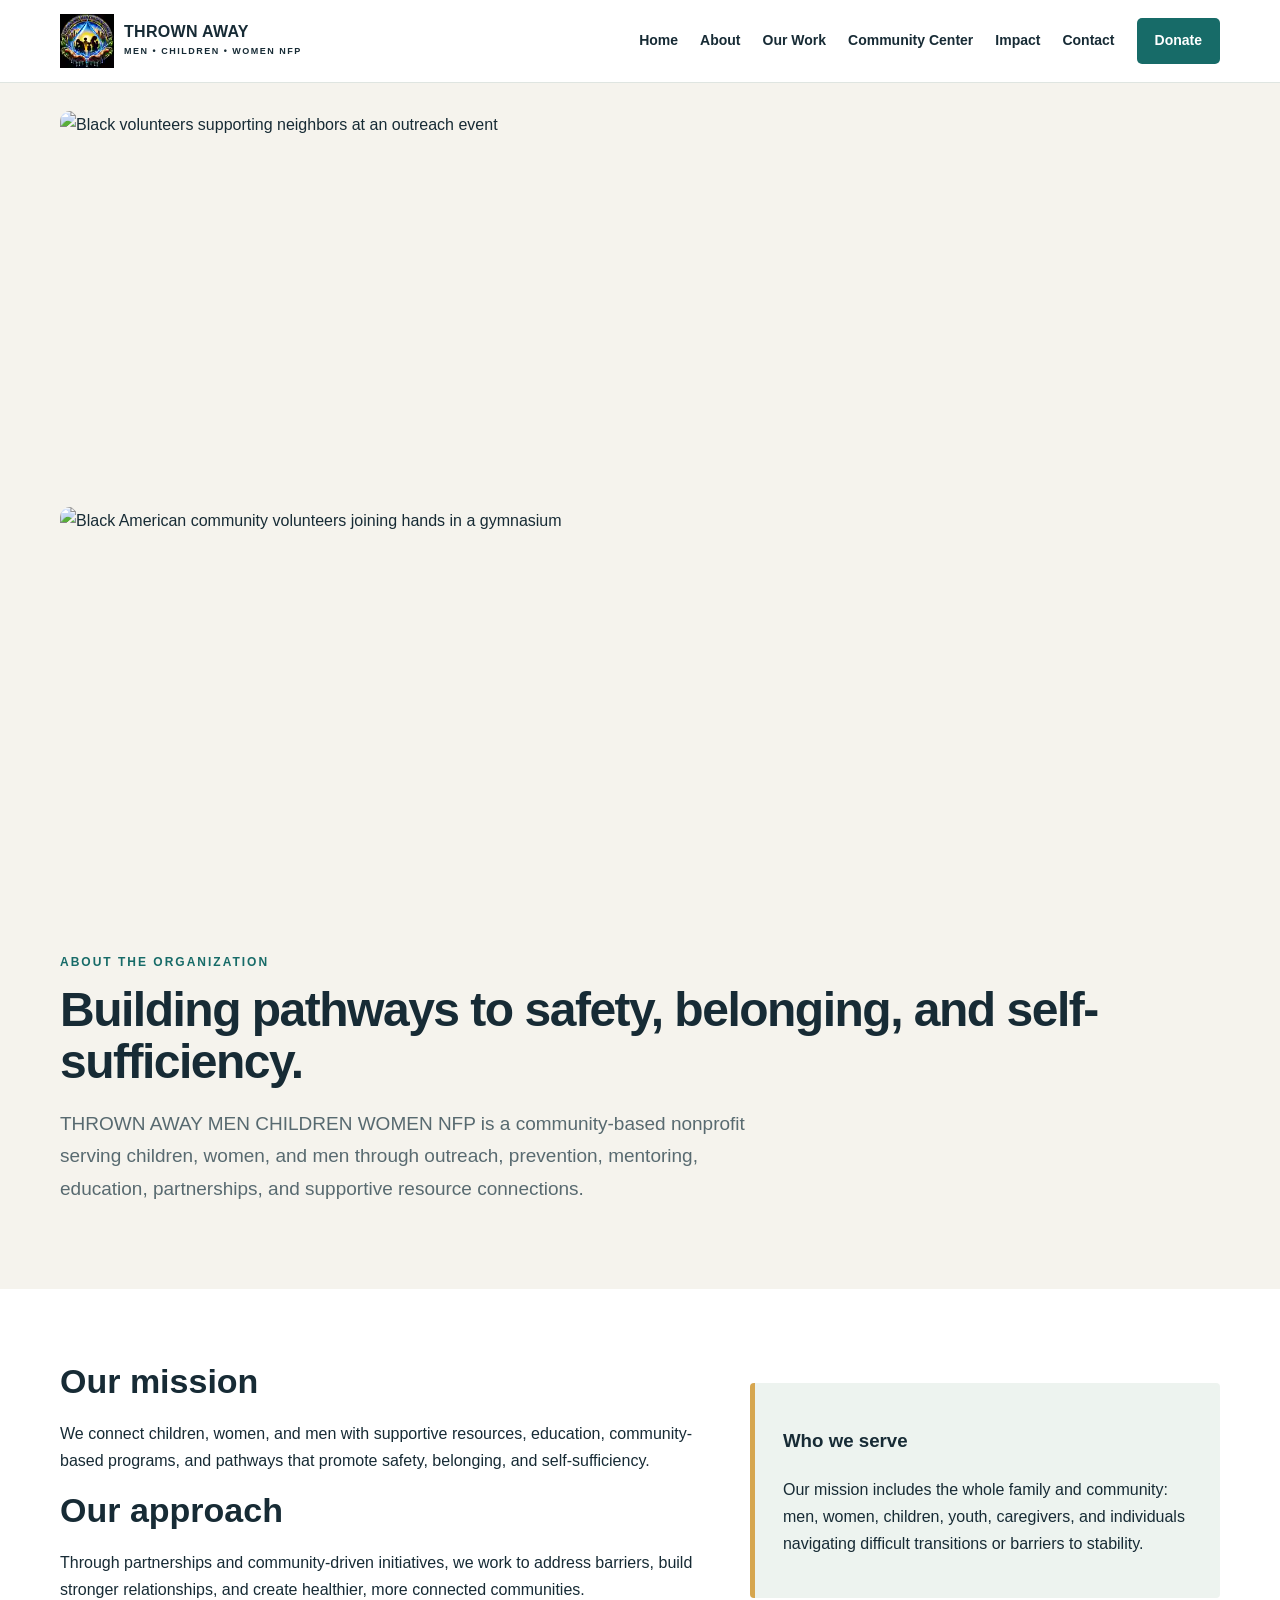
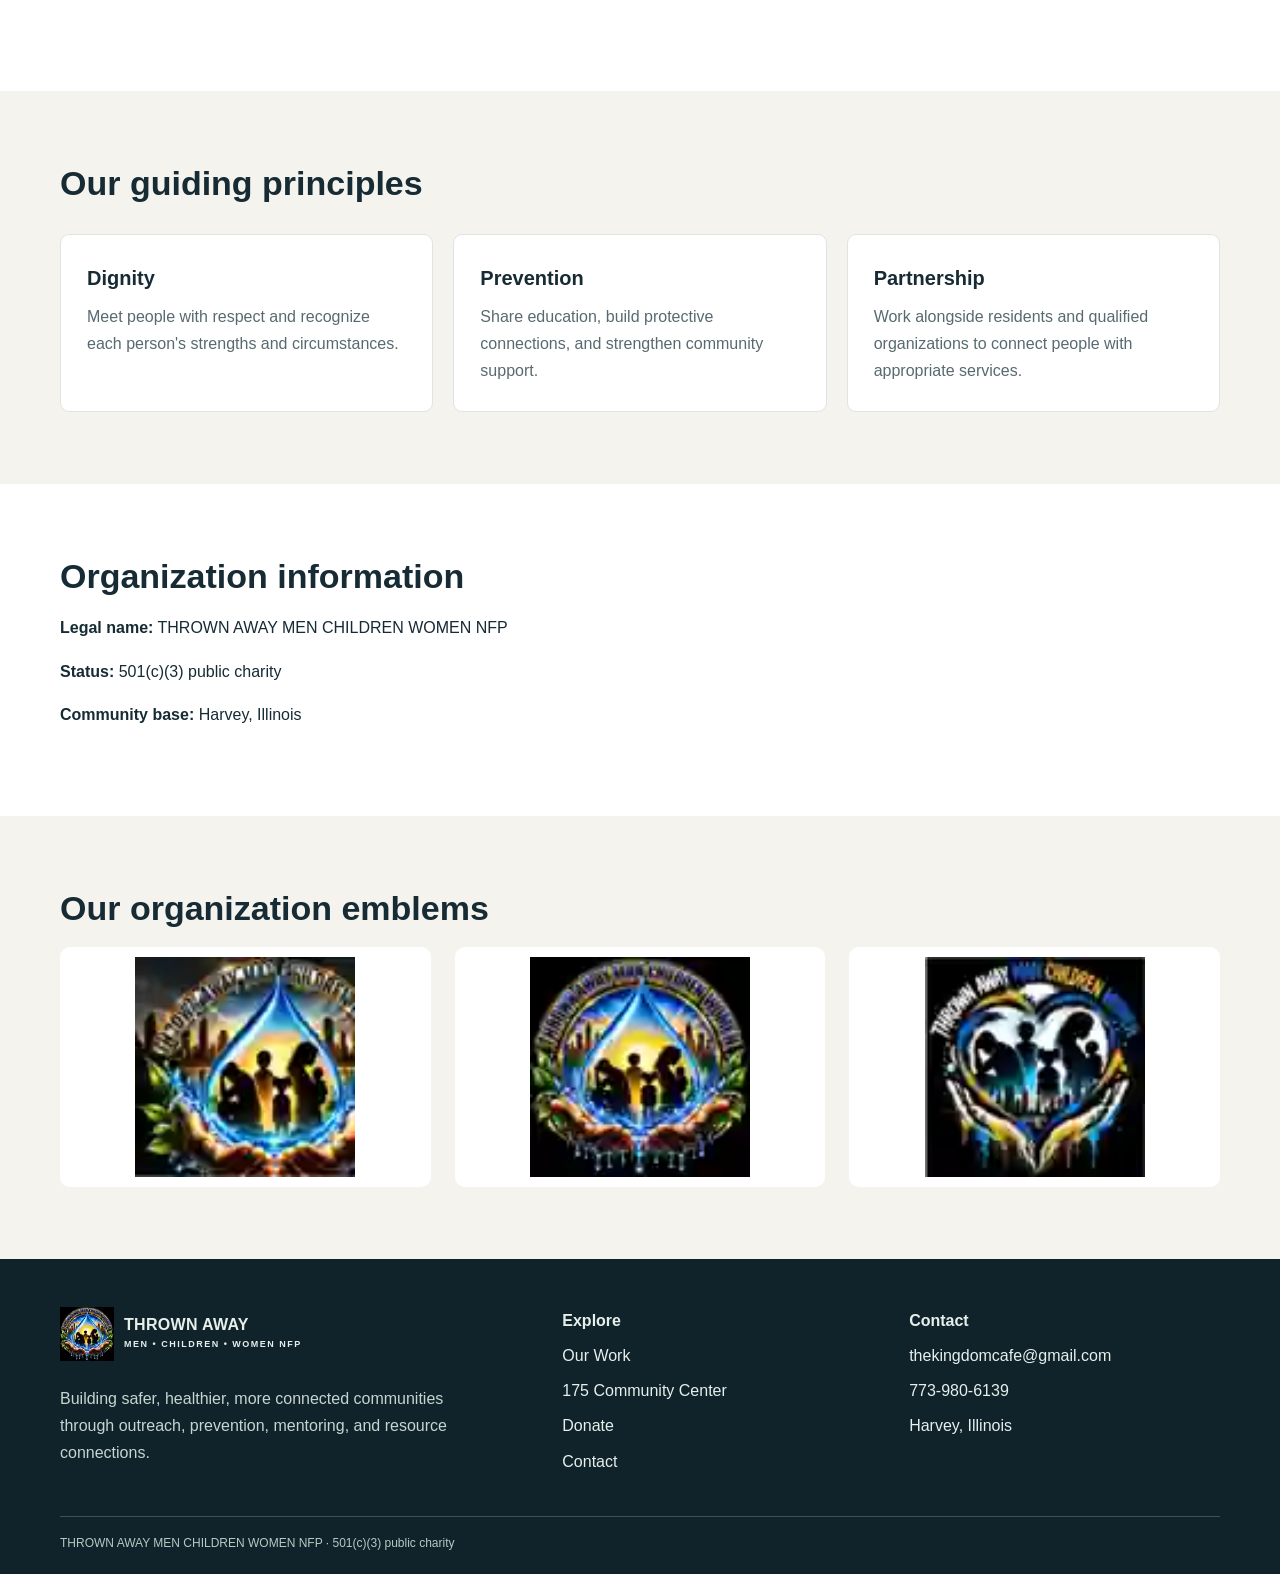
==== commit 38988f52: "Remove duplicate image and unnecessary emblem showcase" ====
--- a/about.html
+++ b/about.html
@@ -1,5 +1,5 @@
-<!doctype html><html lang="en"><head><meta charset="utf-8"><meta name="viewport" content="width=device-width,initial-scale=1"><meta name="description" content="Learn about THROWN AWAY MEN CHILDREN WOMEN NFP, a Harvey Illinois 501(c)(3) nonprofit focused on community well-being."><title>About Us | THROWN AWAY MEN CHILDREN WOMEN NFP</title><link rel="stylesheet" href="styles.css"></head><body><header class="header"><div class="wrap nav"><a class="brand" href="index.html"><img class="mark-img" src="assets/tamcw-logo-family.webp" alt="THROWN AWAY MEN CHILDREN WOMEN NFP logo"><span>THROWN AWAY<br><small>MEN • CHILDREN • WOMEN NFP</small></span></a><button class="menu" aria-label="Open navigation" onclick="document.querySelector('.links').classList.toggle('open')">Menu</button><nav class="links"><a href="index.html">Home</a><a href="about.html">About</a><a href="programs.html">Our Work</a><a href="community-center.html">Community Center</a><a href="impact.html">Impact</a><a href="contact.html">Contact</a><a class="nav-donate" href="donate.html">Donate</a></nav></div></header><main><section class="photo-strip"><div class="wrap"><img src="https://basketsagainstcaskets.org/assets/outreach-event-CCL1XEE0.jpg" alt="Black volunteers supporting neighbors at an outreach event" loading="lazy"></div></section><section class="photo-strip"><div class="wrap"><img src="https://basketsagainstcaskets.org/assets/outreach-event-CCL1XEE0.jpg" alt="Black community volunteers distributing supplies at an urban outreach event" loading="lazy"></div></section>
+<!doctype html><html lang="en"><head><meta charset="utf-8"><meta name="viewport" content="width=device-width,initial-scale=1"><meta name="description" content="Learn about THROWN AWAY MEN CHILDREN WOMEN NFP, a Harvey Illinois 501(c)(3) nonprofit focused on community well-being."><title>About Us | THROWN AWAY MEN CHILDREN WOMEN NFP</title><link rel="stylesheet" href="styles.css"></head><body><header class="header"><div class="wrap nav"><a class="brand" href="index.html"><img class="mark-img" src="assets/tamcw-logo-family.webp" alt="THROWN AWAY MEN CHILDREN WOMEN NFP logo"><span>THROWN AWAY<br><small>MEN • CHILDREN • WOMEN NFP</small></span></a><button class="menu" aria-label="Open navigation" onclick="document.querySelector('.links').classList.toggle('open')">Menu</button><nav class="links"><a href="index.html">Home</a><a href="about.html">About</a><a href="programs.html">Our Work</a><a href="community-center.html">Community Center</a><a href="impact.html">Impact</a><a href="contact.html">Contact</a><a class="nav-donate" href="donate.html">Donate</a></nav></div></header><main><section class="photo-strip"><div class="wrap"><img src="https://basketsagainstcaskets.org/assets/outreach-event-CCL1XEE0.jpg" alt="Black volunteers supporting neighbors at an outreach event" loading="lazy"></div></section><section class="photo-strip"><div class="wrap"><img src="https://cdn.aarp.net/content/dam/aarp/work/job_hunting/2015-08/1140-aarp-day-of-service-volunteers.jpg" alt="Black American community volunteers joining hands in a gymnasium" loading="lazy"></div></section>
 <section class="pagehead"><div class="wrap"><p class="eyebrow">About the organization</p><h1>Building pathways to safety, belonging, and self-sufficiency.</h1><p class="lead">THROWN AWAY MEN CHILDREN WOMEN NFP is a community-based nonprofit serving children, women, and men through outreach, prevention, mentoring, education, partnerships, and supportive resource connections.</p></div></section>
 <section class="section"><div class="wrap two"><div><h2>Our mission</h2><p>We connect children, women, and men with supportive resources, education, community-based programs, and pathways that promote safety, belonging, and self-sufficiency.</p><h2>Our approach</h2><p>Through partnerships and community-driven initiatives, we work to address barriers, build stronger relationships, and create healthier, more connected communities.</p></div><aside class="callout"><h3>Who we serve</h3><p>Our mission includes the whole family and community: men, women, children, youth, caregivers, and individuals navigating difficult transitions or barriers to stability.</p></aside></div></section>
 <section class="section cream"><div class="wrap"><h2>Our guiding principles</h2><div class="cards"><article class="card"><h3>Dignity</h3><p>Meet people with respect and recognize each person's strengths and circumstances.</p></article><article class="card"><h3>Prevention</h3><p>Share education, build protective connections, and strengthen community support.</p></article><article class="card"><h3>Partnership</h3><p>Work alongside residents and qualified organizations to connect people with appropriate services.</p></article></div></div></section>
-<section class="section"><div class="wrap"><h2>Organization information</h2><p><strong>Legal name:</strong> THROWN AWAY MEN CHILDREN WOMEN NFP</p><p><strong>Status:</strong> 501(c)(3) public charity</p><p><strong>Community base:</strong> Harvey, Illinois</p></div></section><section class="section cream"><div class="wrap"><h2>Our organization emblems</h2><div class="logo-row"><img src="assets/tamcw-logo-droplet.webp" alt="Organization droplet emblem"><img src="assets/tamcw-logo-family.webp" alt="Organization hopeful family emblem"><img src="assets/tamcw-logo-heart.webp" alt="Organization heart emblem"></div></div></section><section class="section cream"><div class="wrap"><h2>Our organization emblems</h2><div class="logo-row"><img src="assets/tamcw-logo-droplet.webp" alt="Organization droplet emblem"><img src="assets/tamcw-logo-family.webp" alt="Organization hopeful family emblem"><img src="assets/tamcw-logo-heart.webp" alt="Organization heart emblem"></div></div></section></main><footer class="footer"><div class="wrap footgrid"><div><a class="brand lightbrand" href="index.html"><img class="mark-img" src="assets/tamcw-logo-family.webp" alt="THROWN AWAY MEN CHILDREN WOMEN NFP logo"><span>THROWN AWAY<br><small>MEN • CHILDREN • WOMEN NFP</small></span></a><p>Building safer, healthier, more connected communities through outreach, prevention, mentoring, and resource connections.</p></div><div><strong>Explore</strong><a href="programs.html">Our Work</a><a href="community-center.html">175 Community Center</a><a href="donate.html">Donate</a><a href="contact.html">Contact</a></div><div><strong>Contact</strong><a href="mailto:thekingdomcafe@gmail.com">thekingdomcafe@gmail.com</a><a href="tel:17739806139">773-980-6139</a><span>Harvey, Illinois</span></div></div><div class="wrap legal">THROWN AWAY MEN CHILDREN WOMEN NFP · 501(c)(3) public charity</div></footer></body></html>+<section class="section"><div class="wrap"><h2>Organization information</h2><p><strong>Legal name:</strong> THROWN AWAY MEN CHILDREN WOMEN NFP</p><p><strong>Status:</strong> 501(c)(3) public charity</p><p><strong>Community base:</strong> Harvey, Illinois</p></div></section><section class="section cream"><div class="wrap"><h2>Our organization emblems</h2><div class="logo-row"><img src="assets/tamcw-logo-droplet.webp" alt="Organization droplet emblem"><img src="assets/tamcw-logo-family.webp" alt="Organization hopeful family emblem"><img src="assets/tamcw-logo-heart.webp" alt="Organization heart emblem"></div></div></section></main><footer class="footer"><div class="wrap footgrid"><div><a class="brand lightbrand" href="index.html"><img class="mark-img" src="assets/tamcw-logo-family.webp" alt="THROWN AWAY MEN CHILDREN WOMEN NFP logo"><span>THROWN AWAY<br><small>MEN • CHILDREN • WOMEN NFP</small></span></a><p>Building safer, healthier, more connected communities through outreach, prevention, mentoring, and resource connections.</p></div><div><strong>Explore</strong><a href="programs.html">Our Work</a><a href="community-center.html">175 Community Center</a><a href="donate.html">Donate</a><a href="contact.html">Contact</a></div><div><strong>Contact</strong><a href="mailto:thekingdomcafe@gmail.com">thekingdomcafe@gmail.com</a><a href="tel:17739806139">773-980-6139</a><span>Harvey, Illinois</span></div></div><div class="wrap legal">THROWN AWAY MEN CHILDREN WOMEN NFP · 501(c)(3) public charity</div></footer></body></html>
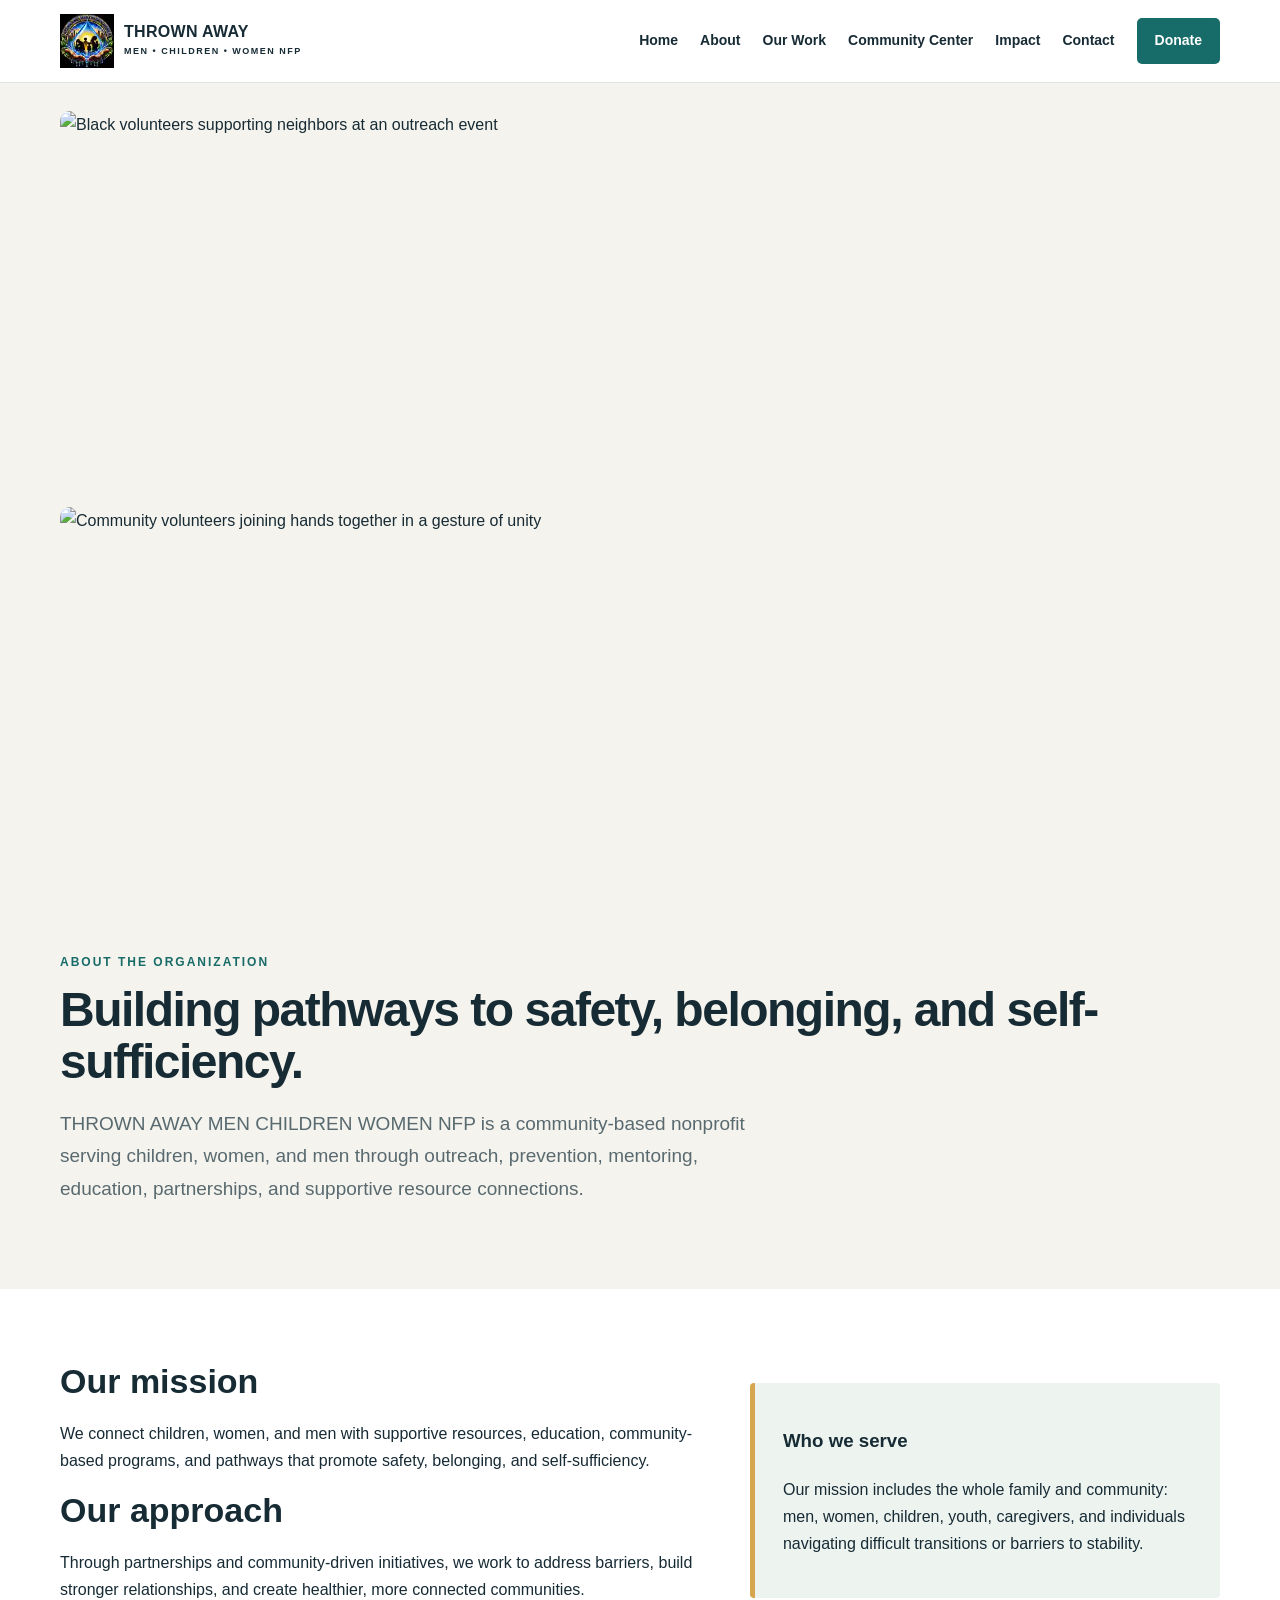
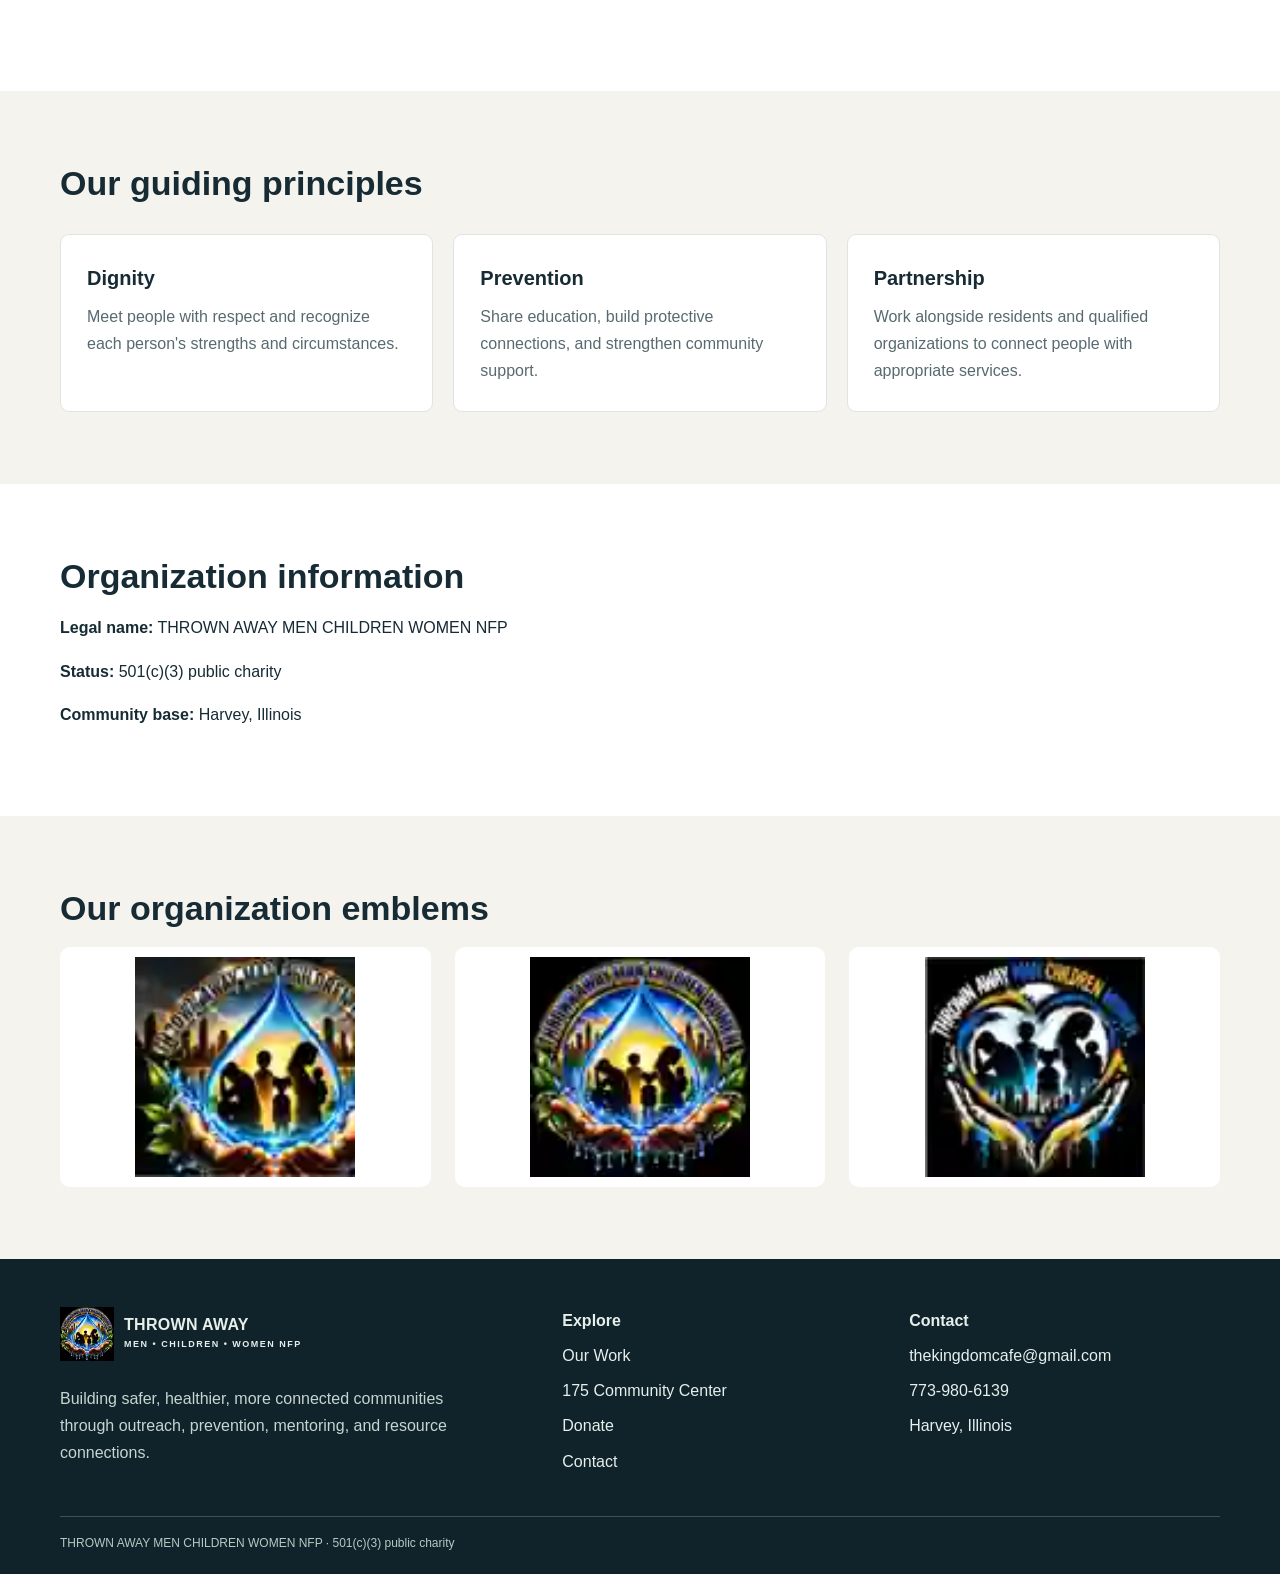
==== commit cc16d732: "Use a single hands-together unity image on About page" ====
--- a/about.html
+++ b/about.html
@@ -1,4 +1,4 @@
-<!doctype html><html lang="en"><head><meta charset="utf-8"><meta name="viewport" content="width=device-width,initial-scale=1"><meta name="description" content="Learn about THROWN AWAY MEN CHILDREN WOMEN NFP, a Harvey Illinois 501(c)(3) nonprofit focused on community well-being."><title>About Us | THROWN AWAY MEN CHILDREN WOMEN NFP</title><link rel="stylesheet" href="styles.css"></head><body><header class="header"><div class="wrap nav"><a class="brand" href="index.html"><img class="mark-img" src="assets/tamcw-logo-family.webp" alt="THROWN AWAY MEN CHILDREN WOMEN NFP logo"><span>THROWN AWAY<br><small>MEN • CHILDREN • WOMEN NFP</small></span></a><button class="menu" aria-label="Open navigation" onclick="document.querySelector('.links').classList.toggle('open')">Menu</button><nav class="links"><a href="index.html">Home</a><a href="about.html">About</a><a href="programs.html">Our Work</a><a href="community-center.html">Community Center</a><a href="impact.html">Impact</a><a href="contact.html">Contact</a><a class="nav-donate" href="donate.html">Donate</a></nav></div></header><main><section class="photo-strip"><div class="wrap"><img src="https://basketsagainstcaskets.org/assets/outreach-event-CCL1XEE0.jpg" alt="Black volunteers supporting neighbors at an outreach event" loading="lazy"></div></section><section class="photo-strip"><div class="wrap"><img src="https://cdn.aarp.net/content/dam/aarp/work/job_hunting/2015-08/1140-aarp-day-of-service-volunteers.jpg" alt="Black American community volunteers joining hands in a gymnasium" loading="lazy"></div></section>
+<!doctype html><html lang="en"><head><meta charset="utf-8"><meta name="viewport" content="width=device-width,initial-scale=1"><meta name="description" content="Learn about THROWN AWAY MEN CHILDREN WOMEN NFP, a Harvey Illinois 501(c)(3) nonprofit focused on community well-being."><title>About Us | THROWN AWAY MEN CHILDREN WOMEN NFP</title><link rel="stylesheet" href="styles.css"></head><body><header class="header"><div class="wrap nav"><a class="brand" href="index.html"><img class="mark-img" src="assets/tamcw-logo-family.webp" alt="THROWN AWAY MEN CHILDREN WOMEN NFP logo"><span>THROWN AWAY<br><small>MEN • CHILDREN • WOMEN NFP</small></span></a><button class="menu" aria-label="Open navigation" onclick="document.querySelector('.links').classList.toggle('open')">Menu</button><nav class="links"><a href="index.html">Home</a><a href="about.html">About</a><a href="programs.html">Our Work</a><a href="community-center.html">Community Center</a><a href="impact.html">Impact</a><a href="contact.html">Contact</a><a class="nav-donate" href="donate.html">Donate</a></nav></div></header><main><section class="photo-strip"><div class="wrap"><img src="https://basketsagainstcaskets.org/assets/outreach-event-CCL1XEE0.jpg" alt="Black volunteers supporting neighbors at an outreach event" loading="lazy"></div></section><section class="photo-strip"><div class="wrap"><img src="https://images.pexels.com/photos/11640428/pexels-photo-11640428.jpeg?auto=compress&cs=tinysrgb&w=1600" alt="Community volunteers joining hands together in a gesture of unity" loading="lazy"></div></section>
 <section class="pagehead"><div class="wrap"><p class="eyebrow">About the organization</p><h1>Building pathways to safety, belonging, and self-sufficiency.</h1><p class="lead">THROWN AWAY MEN CHILDREN WOMEN NFP is a community-based nonprofit serving children, women, and men through outreach, prevention, mentoring, education, partnerships, and supportive resource connections.</p></div></section>
 <section class="section"><div class="wrap two"><div><h2>Our mission</h2><p>We connect children, women, and men with supportive resources, education, community-based programs, and pathways that promote safety, belonging, and self-sufficiency.</p><h2>Our approach</h2><p>Through partnerships and community-driven initiatives, we work to address barriers, build stronger relationships, and create healthier, more connected communities.</p></div><aside class="callout"><h3>Who we serve</h3><p>Our mission includes the whole family and community: men, women, children, youth, caregivers, and individuals navigating difficult transitions or barriers to stability.</p></aside></div></section>
 <section class="section cream"><div class="wrap"><h2>Our guiding principles</h2><div class="cards"><article class="card"><h3>Dignity</h3><p>Meet people with respect and recognize each person's strengths and circumstances.</p></article><article class="card"><h3>Prevention</h3><p>Share education, build protective connections, and strengthen community support.</p></article><article class="card"><h3>Partnership</h3><p>Work alongside residents and qualified organizations to connect people with appropriate services.</p></article></div></div></section>
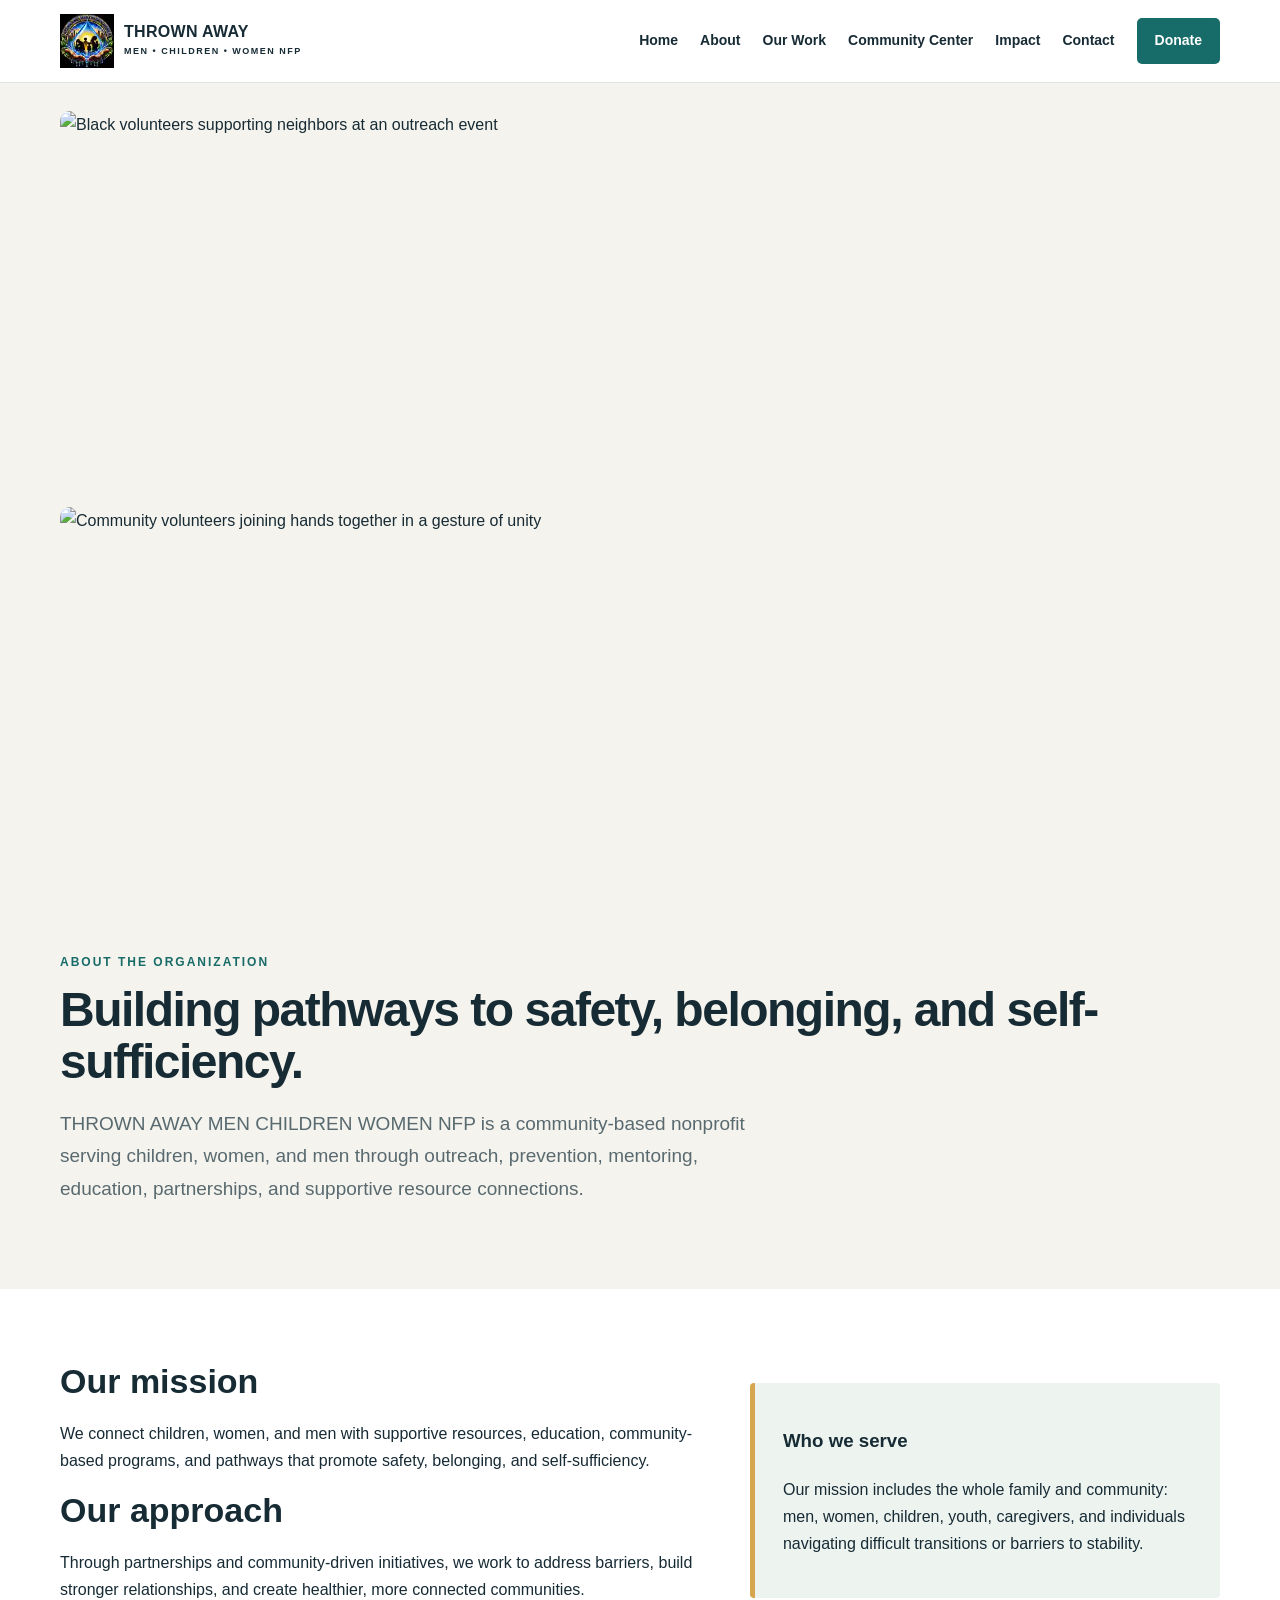
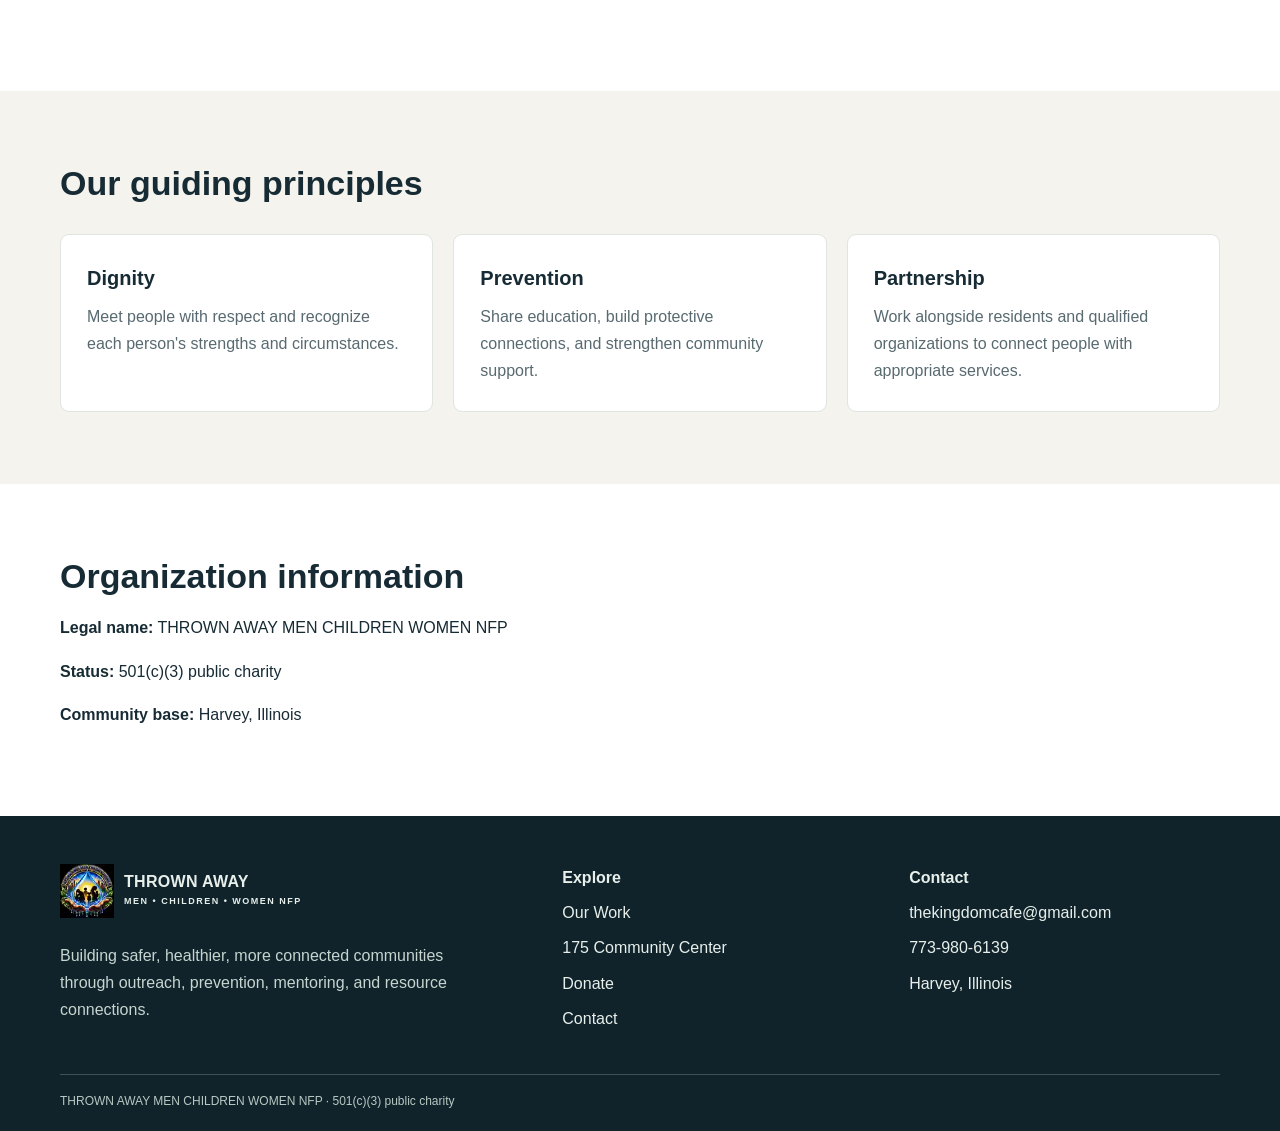
==== commit 78580b0c: "Remove unnecessary logo showcase section" ====
--- a/about.html
+++ b/about.html
@@ -2,4 +2,4 @@
 <section class="pagehead"><div class="wrap"><p class="eyebrow">About the organization</p><h1>Building pathways to safety, belonging, and self-sufficiency.</h1><p class="lead">THROWN AWAY MEN CHILDREN WOMEN NFP is a community-based nonprofit serving children, women, and men through outreach, prevention, mentoring, education, partnerships, and supportive resource connections.</p></div></section>
 <section class="section"><div class="wrap two"><div><h2>Our mission</h2><p>We connect children, women, and men with supportive resources, education, community-based programs, and pathways that promote safety, belonging, and self-sufficiency.</p><h2>Our approach</h2><p>Through partnerships and community-driven initiatives, we work to address barriers, build stronger relationships, and create healthier, more connected communities.</p></div><aside class="callout"><h3>Who we serve</h3><p>Our mission includes the whole family and community: men, women, children, youth, caregivers, and individuals navigating difficult transitions or barriers to stability.</p></aside></div></section>
 <section class="section cream"><div class="wrap"><h2>Our guiding principles</h2><div class="cards"><article class="card"><h3>Dignity</h3><p>Meet people with respect and recognize each person's strengths and circumstances.</p></article><article class="card"><h3>Prevention</h3><p>Share education, build protective connections, and strengthen community support.</p></article><article class="card"><h3>Partnership</h3><p>Work alongside residents and qualified organizations to connect people with appropriate services.</p></article></div></div></section>
-<section class="section"><div class="wrap"><h2>Organization information</h2><p><strong>Legal name:</strong> THROWN AWAY MEN CHILDREN WOMEN NFP</p><p><strong>Status:</strong> 501(c)(3) public charity</p><p><strong>Community base:</strong> Harvey, Illinois</p></div></section><section class="section cream"><div class="wrap"><h2>Our organization emblems</h2><div class="logo-row"><img src="assets/tamcw-logo-droplet.webp" alt="Organization droplet emblem"><img src="assets/tamcw-logo-family.webp" alt="Organization hopeful family emblem"><img src="assets/tamcw-logo-heart.webp" alt="Organization heart emblem"></div></div></section></main><footer class="footer"><div class="wrap footgrid"><div><a class="brand lightbrand" href="index.html"><img class="mark-img" src="assets/tamcw-logo-family.webp" alt="THROWN AWAY MEN CHILDREN WOMEN NFP logo"><span>THROWN AWAY<br><small>MEN • CHILDREN • WOMEN NFP</small></span></a><p>Building safer, healthier, more connected communities through outreach, prevention, mentoring, and resource connections.</p></div><div><strong>Explore</strong><a href="programs.html">Our Work</a><a href="community-center.html">175 Community Center</a><a href="donate.html">Donate</a><a href="contact.html">Contact</a></div><div><strong>Contact</strong><a href="mailto:thekingdomcafe@gmail.com">thekingdomcafe@gmail.com</a><a href="tel:17739806139">773-980-6139</a><span>Harvey, Illinois</span></div></div><div class="wrap legal">THROWN AWAY MEN CHILDREN WOMEN NFP · 501(c)(3) public charity</div></footer></body></html>+<section class="section"><div class="wrap"><h2>Organization information</h2><p><strong>Legal name:</strong> THROWN AWAY MEN CHILDREN WOMEN NFP</p><p><strong>Status:</strong> 501(c)(3) public charity</p><p><strong>Community base:</strong> Harvey, Illinois</p></div></section></main><footer class="footer"><div class="wrap footgrid"><div><a class="brand lightbrand" href="index.html"><img class="mark-img" src="assets/tamcw-logo-family.webp" alt="THROWN AWAY MEN CHILDREN WOMEN NFP logo"><span>THROWN AWAY<br><small>MEN • CHILDREN • WOMEN NFP</small></span></a><p>Building safer, healthier, more connected communities through outreach, prevention, mentoring, and resource connections.</p></div><div><strong>Explore</strong><a href="programs.html">Our Work</a><a href="community-center.html">175 Community Center</a><a href="donate.html">Donate</a><a href="contact.html">Contact</a></div><div><strong>Contact</strong><a href="mailto:thekingdomcafe@gmail.com">thekingdomcafe@gmail.com</a><a href="tel:17739806139">773-980-6139</a><span>Harvey, Illinois</span></div></div><div class="wrap legal">THROWN AWAY MEN CHILDREN WOMEN NFP · 501(c)(3) public charity</div></footer></body></html>
